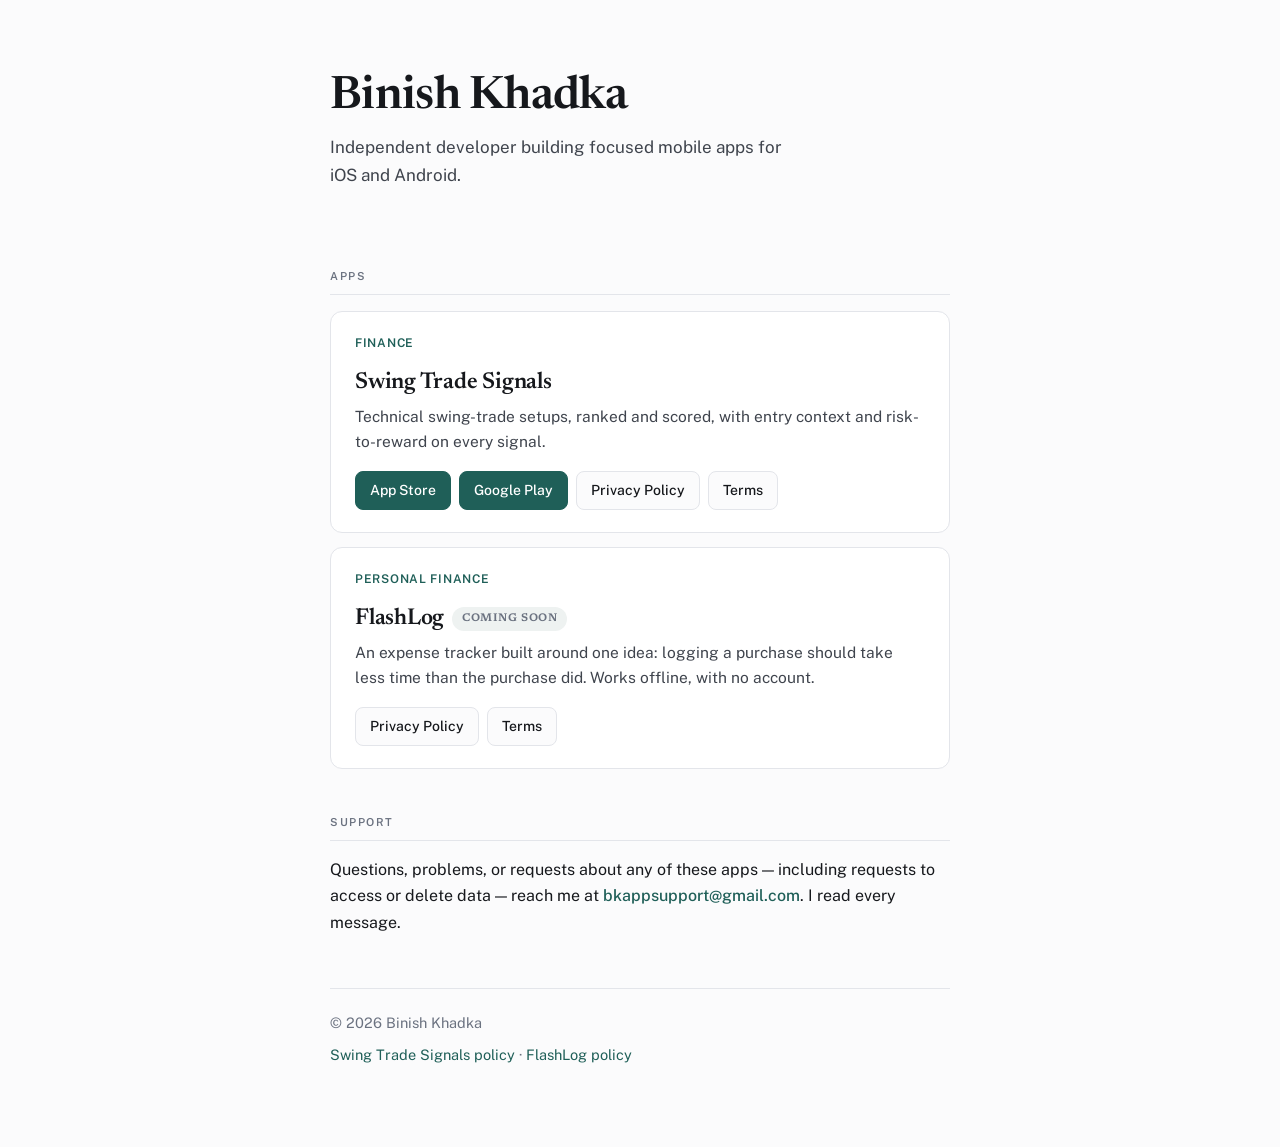
==== index.html @ 34938950 "Add a landing page at the domain root The root served 404 — this repo contained only app-ads.txt — w" ====
<!doctype html>
<html lang="en">
<head>
<meta charset="utf-8">
<meta name="viewport" content="width=device-width, initial-scale=1">
<title>Binish Khadka — Apps</title>
<meta name="description" content="Independent mobile app developer. Swing Trade Signals and FlashLog for iOS and Android.">
<link rel="preconnect" href="https://fonts.googleapis.com">
<link rel="preconnect" href="https://fonts.gstatic.com" crossorigin>
<link rel="stylesheet" href="https://fonts.googleapis.com/css2?family=Newsreader:ital,opsz,wght@0,6..72,400;0,6..72,600;1,6..72,400&family=Public+Sans:wght@400;500;600&display=swap">
<style>
  :root {
    --bg:      #FBFBFC;
    --surface: #FFFFFF;
    --ink:     #16181C;
    --ink-2:   #3F444D;
    --muted:   #6B7280;
    --line:    #E3E5EA;
    --accent:  #1F5F58;
    --accent-2:#17453F;
    --chip:    #EEF2F1;
  }
  @media (prefers-color-scheme: dark) {
    :root {
      --bg:      #101215;
      --surface: #171A1F;
      --ink:     #EDEFF2;
      --ink-2:   #C4C9D1;
      --muted:   #8B939F;
      --line:    #262A31;
      --accent:  #6FB3A8;
      --accent-2:#8FC9BF;
      --chip:    #1C2A28;
    }
  }
  * { box-sizing: border-box; }
  body {
    margin: 0;
    padding: 0 22px 72px;
    background: var(--bg);
    color: var(--ink);
    font-family: 'Public Sans', -apple-system, BlinkMacSystemFont, 'Segoe UI', sans-serif;
    font-size: 16px;
    line-height: 1.65;
    -webkit-font-smoothing: antialiased;
  }
  .wrap { max-width: 620px; margin: 0 auto; }

  header { padding: 72px 0 34px; }
  h1 {
    font-family: 'Newsreader', Georgia, serif;
    font-size: clamp(34px, 7vw, 46px);
    font-weight: 600;
    letter-spacing: -.015em;
    line-height: 1.1;
    margin: 0 0 10px;
  }
  header p {
    margin: 0;
    font-size: 17px;
    color: var(--ink-2);
    max-width: 46ch;
  }

  h2 {
    font-family: 'Public Sans', sans-serif;
    font-size: 11px;
    font-weight: 600;
    letter-spacing: .14em;
    text-transform: uppercase;
    color: var(--muted);
    margin: 44px 0 16px;
    padding-bottom: 9px;
    border-bottom: 1px solid var(--line);
  }

  .app {
    background: var(--surface);
    border: 1px solid var(--line);
    border-radius: 12px;
    padding: 22px 24px;
    margin-bottom: 14px;
  }
  .app h3 {
    font-family: 'Newsreader', Georgia, serif;
    font-size: 23px;
    font-weight: 600;
    letter-spacing: -.01em;
    margin: 0 0 2px;
  }
  .kicker {
    font-size: 12px;
    font-weight: 600;
    letter-spacing: .06em;
    text-transform: uppercase;
    color: var(--accent);
    margin: 0 0 10px;
  }
  .app p.blurb { margin: 0 0 16px; color: var(--ink-2); font-size: 15.5px; }

  .links { display: flex; flex-wrap: wrap; gap: 8px; }
  .links a {
    display: inline-block;
    font-size: 14px;
    font-weight: 500;
    text-decoration: none;
    padding: 7px 14px;
    border-radius: 8px;
    border: 1px solid var(--line);
    color: var(--ink);
    background: var(--bg);
    transition: border-color .15s ease;
  }
  .links a:hover, .links a:focus-visible { border-color: var(--accent); color: var(--accent); }
  .links a.primary { background: var(--accent); border-color: var(--accent); color: #fff; }
  .links a.primary:hover, .links a.primary:focus-visible { background: var(--accent-2); border-color: var(--accent-2); color: #fff; }
  @media (prefers-color-scheme: dark) {
    .links a.primary { color: #0E1513; }
    .links a.primary:hover, .links a.primary:focus-visible { color: #0E1513; }
  }
  a:focus-visible { outline: 2px solid var(--accent); outline-offset: 2px; }

  .chip {
    display: inline-block;
    font-size: 11px;
    font-weight: 600;
    letter-spacing: .05em;
    text-transform: uppercase;
    color: var(--muted);
    background: var(--chip);
    border-radius: 999px;
    padding: 3px 10px;
    margin-left: 8px;
    vertical-align: 3px;
  }

  footer {
    margin-top: 52px;
    padding-top: 22px;
    border-top: 1px solid var(--line);
    font-size: 14.5px;
    color: var(--muted);
  }
  footer a { color: var(--accent); text-decoration: none; }
  footer a:hover, footer a:focus-visible { text-decoration: underline; }
  footer p { margin: 0 0 8px; }
</style>
</head>
<body>
<div class="wrap">

  <header>
    <h1>Binish Khadka</h1>
    <p>Independent developer building focused mobile apps for iOS and Android.</p>
  </header>

  <h2>Apps</h2>

  <div class="app">
    <p class="kicker">Finance</p>
    <h3>Swing Trade Signals</h3>
    <p class="blurb">
      Technical swing-trade setups, ranked and scored, with entry context and
      risk-to-reward on every signal.
    </p>
    <div class="links">
      <a class="primary" href="https://apps.apple.com/us/app/swing-trade-signals/id6797416246">App&nbsp;Store</a>
      <a class="primary" href="https://play.google.com/store/apps/details?id=com.swingtradesignals.app">Google&nbsp;Play</a>
      <a href="/privacy-policy/">Privacy Policy</a>
      <a href="/privacy-policy/terms.html">Terms</a>
    </div>
  </div>

  <div class="app">
    <p class="kicker">Personal finance</p>
    <h3>FlashLog<span class="chip">Coming soon</span></h3>
    <p class="blurb">
      An expense tracker built around one idea: logging a purchase should take
      less time than the purchase did. Works offline, with no account.
    </p>
    <div class="links">
      <a href="/flashlog-legal/">Privacy Policy</a>
      <a href="/flashlog-legal/terms.html">Terms</a>
    </div>
  </div>

  <h2>Support</h2>
  <p>
    Questions, problems, or requests about any of these apps — including
    requests to access or delete data — reach me at
    <a href="mailto:bkappsupport@gmail.com" style="color:var(--accent);text-decoration:none;font-weight:500">bkappsupport@gmail.com</a>.
    I read every message.
  </p>

  <footer>
    <p>&copy; <span id="y">2026</span> Binish Khadka</p>
    <p><a href="/privacy-policy/">Swing Trade Signals policy</a> &middot; <a href="/flashlog-legal/">FlashLog policy</a></p>
  </footer>

</div>
<script>document.getElementById('y').textContent = new Date().getFullYear();</script>
</body>
</html>
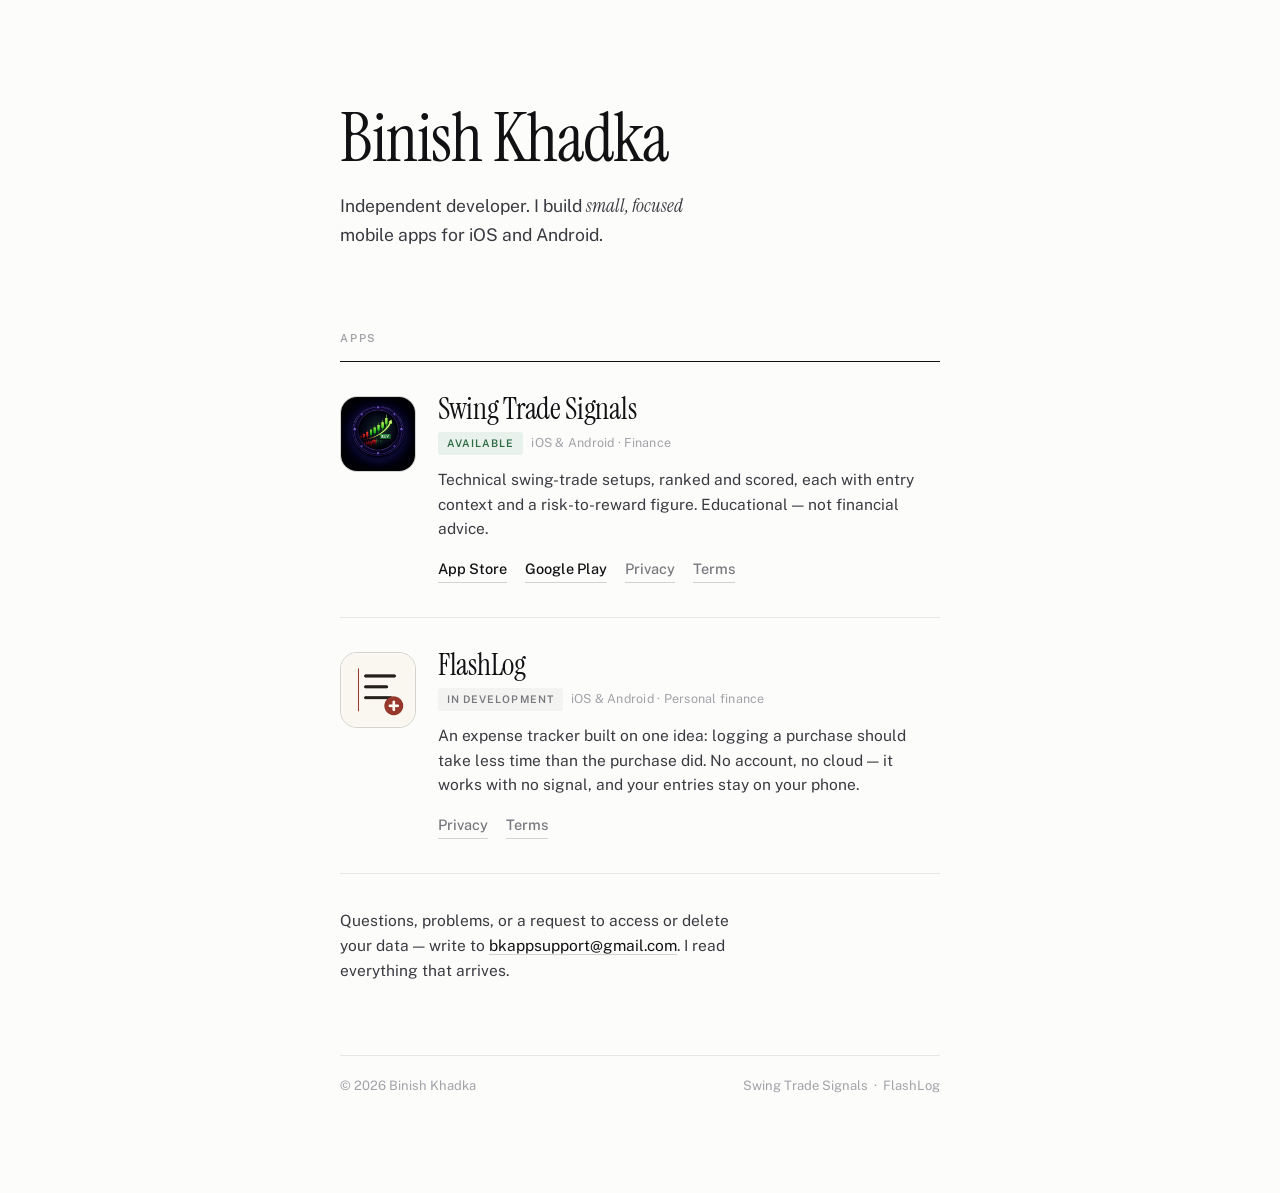
==== commit 67d4fcc6: "Rebuild the landing page around the actual app icons The first version was functional but generic — " ====
--- a/index.html
+++ b/index.html
@@ -4,146 +4,194 @@
 <meta charset="utf-8">
 <meta name="viewport" content="width=device-width, initial-scale=1">
 <title>Binish Khadka — Apps</title>
-<meta name="description" content="Independent mobile app developer. Swing Trade Signals and FlashLog for iOS and Android.">
+<meta name="description" content="Independent developer. Swing Trade Signals and FlashLog, for iOS and Android.">
+<meta name="theme-color" content="#FCFCFB" media="(prefers-color-scheme: light)">
+<meta name="theme-color" content="#0C0C0E" media="(prefers-color-scheme: dark)">
+<link rel="icon" href="img/flashlog.png" sizes="any">
 <link rel="preconnect" href="https://fonts.googleapis.com">
 <link rel="preconnect" href="https://fonts.gstatic.com" crossorigin>
-<link rel="stylesheet" href="https://fonts.googleapis.com/css2?family=Newsreader:ital,opsz,wght@0,6..72,400;0,6..72,600;1,6..72,400&family=Public+Sans:wght@400;500;600&display=swap">
+<link rel="stylesheet" href="https://fonts.googleapis.com/css2?family=Instrument+Serif:ital@0;1&family=Public+Sans:wght@400;500;600&display=swap">
 <style>
+  /* The page is deliberately monochrome. Both app icons are strongly
+     coloured and pull in opposite directions — one near-black navy, one
+     cream — so any page accent would fight one of them. Letting the
+     products supply the only colour keeps them the thing you look at. */
   :root {
-    --bg:      #FBFBFC;
-    --surface: #FFFFFF;
-    --ink:     #16181C;
-    --ink-2:   #3F444D;
-    --muted:   #6B7280;
-    --line:    #E3E5EA;
-    --accent:  #1F5F58;
-    --accent-2:#17453F;
-    --chip:    #EEF2F1;
+    --paper:   #FCFCFB;
+    --ink:     #111114;
+    --ink-2:   #3A3A40;
+    --muted:   #78787F;
+    --faint:   #A2A2A9;
+    --rule:    #E6E6E3;
+    --rule-2:  #D2D2CE;
+    --tile:    #F3F3F1;
+    --live:    #2E6B45;
+    --live-bg: #E8F1EB;
   }
   @media (prefers-color-scheme: dark) {
     :root {
-      --bg:      #101215;
-      --surface: #171A1F;
-      --ink:     #EDEFF2;
-      --ink-2:   #C4C9D1;
-      --muted:   #8B939F;
-      --line:    #262A31;
-      --accent:  #6FB3A8;
-      --accent-2:#8FC9BF;
-      --chip:    #1C2A28;
+      --paper:   #0C0C0E;
+      --ink:     #F2F2F0;
+      --ink-2:   #C6C6C4;
+      --muted:   #8A8A92;
+      --faint:   #6A6A72;
+      --rule:    #232327;
+      --rule-2:  #33333A;
+      --tile:    #17171A;
+      --live:    #7FC49B;
+      --live-bg: #16241C;
     }
   }
+
   * { box-sizing: border-box; }
+
+  html { -webkit-text-size-adjust: 100%; }
+
   body {
     margin: 0;
-    padding: 0 22px 72px;
-    background: var(--bg);
+    padding: 0 24px 96px;
+    background: var(--paper);
     color: var(--ink);
     font-family: 'Public Sans', -apple-system, BlinkMacSystemFont, 'Segoe UI', sans-serif;
     font-size: 16px;
-    line-height: 1.65;
+    line-height: 1.6;
     -webkit-font-smoothing: antialiased;
-  }
-  .wrap { max-width: 620px; margin: 0 auto; }
-
-  header { padding: 72px 0 34px; }
+    -moz-osx-font-smoothing: grayscale;
+  }
+
+  .wrap { max-width: 600px; margin: 0 auto; }
+
+  /* ---------- masthead ---------- */
+  header { padding: 104px 0 0; }
+
   h1 {
-    font-family: 'Newsreader', Georgia, serif;
-    font-size: clamp(34px, 7vw, 46px);
-    font-weight: 600;
+    font-family: 'Instrument Serif', Georgia, 'Times New Roman', serif;
+    font-weight: 400;
+    font-size: clamp(46px, 11vw, 68px);
+    line-height: 1.02;
     letter-spacing: -.015em;
-    line-height: 1.1;
-    margin: 0 0 10px;
-  }
-  header p {
+    margin: 0 0 18px;
+    text-wrap: balance;
+  }
+  .lede {
+    font-size: 17.5px;
+    line-height: 1.55;
+    color: var(--ink-2);
+    max-width: 34ch;
     margin: 0;
-    font-size: 17px;
-    color: var(--ink-2);
-    max-width: 46ch;
-  }
-
-  h2 {
-    font-family: 'Public Sans', sans-serif;
+  }
+  .lede em {
+    font-family: 'Instrument Serif', Georgia, serif;
+    font-style: italic;
+    font-size: 1.08em;
+  }
+
+  .sectionlabel {
     font-size: 11px;
     font-weight: 600;
-    letter-spacing: .14em;
+    letter-spacing: .16em;
     text-transform: uppercase;
-    color: var(--muted);
-    margin: 44px 0 16px;
-    padding-bottom: 9px;
-    border-bottom: 1px solid var(--line);
-  }
-
+    color: var(--faint);
+    margin: 82px 0 0;
+    padding-bottom: 14px;
+    border-bottom: 1px solid var(--ink);
+  }
+
+  /* ---------- app rows ---------- */
   .app {
-    background: var(--surface);
-    border: 1px solid var(--line);
-    border-radius: 12px;
-    padding: 22px 24px;
-    margin-bottom: 14px;
-  }
-  .app h3 {
-    font-family: 'Newsreader', Georgia, serif;
-    font-size: 23px;
+    display: grid;
+    grid-template-columns: 76px 1fr;
+    gap: 22px;
+    align-items: start;
+    padding: 34px 0;
+    border-bottom: 1px solid var(--rule);
+  }
+  .app img {
+    width: 76px;
+    height: 76px;
+    border-radius: 17px;
+    display: block;
+    border: 1px solid var(--rule-2);
+    /* Store listings mask icons; matching that reads as "an app" rather
+       than "a picture", and gives the two very different artworks a
+       consistent silhouette. */
+  }
+  .app h2 {
+    font-family: 'Instrument Serif', Georgia, serif;
+    font-weight: 400;
+    font-size: 30px;
+    line-height: 1.12;
+    letter-spacing: -.01em;
+    margin: -4px 0 6px;
+  }
+  .meta {
+    display: flex;
+    align-items: center;
+    flex-wrap: wrap;
+    gap: 8px;
+    margin-bottom: 12px;
+  }
+  .status {
+    font-size: 10.5px;
     font-weight: 600;
-    letter-spacing: -.01em;
-    margin: 0 0 2px;
-  }
-  .kicker {
-    font-size: 12px;
-    font-weight: 600;
-    letter-spacing: .06em;
+    letter-spacing: .1em;
     text-transform: uppercase;
-    color: var(--accent);
-    margin: 0 0 10px;
-  }
-  .app p.blurb { margin: 0 0 16px; color: var(--ink-2); font-size: 15.5px; }
-
-  .links { display: flex; flex-wrap: wrap; gap: 8px; }
+    padding: 3px 9px;
+    border-radius: 3px;
+    background: var(--live-bg);
+    color: var(--live);
+  }
+  .status.soon { background: var(--tile); color: var(--muted); }
+  .platform { font-size: 12.5px; color: var(--faint); letter-spacing: .02em; }
+
+  .app p { margin: 0 0 16px; color: var(--ink-2); font-size: 15.5px; line-height: 1.6; }
+
+  .links { display: flex; flex-wrap: wrap; gap: 18px; }
   .links a {
-    display: inline-block;
-    font-size: 14px;
+    font-size: 14.5px;
     font-weight: 500;
+    color: var(--ink);
     text-decoration: none;
-    padding: 7px 14px;
-    border-radius: 8px;
-    border: 1px solid var(--line);
+    padding-bottom: 2px;
+    border-bottom: 1px solid var(--rule-2);
+    transition: border-color .18s ease, color .18s ease;
+  }
+  .links a:hover, .links a:focus-visible { border-color: var(--ink); }
+  .links a.quiet { color: var(--muted); }
+  .links a.quiet:hover, .links a.quiet:focus-visible { color: var(--ink); border-color: var(--ink); }
+  a:focus-visible { outline: 2px solid var(--ink); outline-offset: 3px; border-radius: 2px; }
+
+  /* ---------- contact ---------- */
+  .contact { padding: 34px 0 0; }
+  .contact p { margin: 0; color: var(--ink-2); font-size: 15.5px; max-width: 46ch; }
+  .contact a {
     color: var(--ink);
-    background: var(--bg);
-    transition: border-color .15s ease;
-  }
-  .links a:hover, .links a:focus-visible { border-color: var(--accent); color: var(--accent); }
-  .links a.primary { background: var(--accent); border-color: var(--accent); color: #fff; }
-  .links a.primary:hover, .links a.primary:focus-visible { background: var(--accent-2); border-color: var(--accent-2); color: #fff; }
-  @media (prefers-color-scheme: dark) {
-    .links a.primary { color: #0E1513; }
-    .links a.primary:hover, .links a.primary:focus-visible { color: #0E1513; }
-  }
-  a:focus-visible { outline: 2px solid var(--accent); outline-offset: 2px; }
-
-  .chip {
-    display: inline-block;
-    font-size: 11px;
-    font-weight: 600;
-    letter-spacing: .05em;
-    text-transform: uppercase;
-    color: var(--muted);
-    background: var(--chip);
-    border-radius: 999px;
-    padding: 3px 10px;
-    margin-left: 8px;
-    vertical-align: 3px;
-  }
+    text-decoration: none;
+    border-bottom: 1px solid var(--rule-2);
+    transition: border-color .18s ease;
+  }
+  .contact a:hover, .contact a:focus-visible { border-color: var(--ink); }
 
   footer {
-    margin-top: 52px;
-    padding-top: 22px;
-    border-top: 1px solid var(--line);
-    font-size: 14.5px;
-    color: var(--muted);
-  }
-  footer a { color: var(--accent); text-decoration: none; }
-  footer a:hover, footer a:focus-visible { text-decoration: underline; }
-  footer p { margin: 0 0 8px; }
+    margin-top: 72px;
+    padding-top: 20px;
+    border-top: 1px solid var(--rule);
+    display: flex;
+    justify-content: space-between;
+    flex-wrap: wrap;
+    gap: 10px;
+    font-size: 13px;
+    color: var(--faint);
+  }
+  footer a { color: var(--faint); text-decoration: none; border-bottom: 1px solid transparent; }
+  footer a:hover, footer a:focus-visible { color: var(--ink); border-color: var(--rule-2); }
+
+  @media (max-width: 480px) {
+    header { padding-top: 72px; }
+    .app { grid-template-columns: 60px 1fr; gap: 16px; }
+    .app img { width: 60px; height: 60px; border-radius: 14px; }
+    .app h2 { font-size: 25px; margin-top: -2px; }
+  }
 </style>
 </head>
 <body>
@@ -151,50 +199,67 @@
 
   <header>
     <h1>Binish Khadka</h1>
-    <p>Independent developer building focused mobile apps for iOS and Android.</p>
+    <p class="lede">
+      Independent developer. I build <em>small, focused</em> mobile apps for
+      iOS and&nbsp;Android.
+    </p>
   </header>
 
-  <h2>Apps</h2>
-
-  <div class="app">
-    <p class="kicker">Finance</p>
-    <h3>Swing Trade Signals</h3>
-    <p class="blurb">
-      Technical swing-trade setups, ranked and scored, with entry context and
-      risk-to-reward on every signal.
+  <p class="sectionlabel">Apps</p>
+
+  <section class="app">
+    <img src="img/swing-trade-signals.png" width="76" height="76" alt="Swing Trade Signals app icon">
+    <div>
+      <h2>Swing Trade Signals</h2>
+      <div class="meta">
+        <span class="status">Available</span>
+        <span class="platform">iOS &amp; Android · Finance</span>
+      </div>
+      <p>
+        Technical swing-trade setups, ranked and scored, each with entry
+        context and a risk-to-reward figure. Educational — not financial
+        advice.
+      </p>
+      <div class="links">
+        <a href="https://apps.apple.com/us/app/swing-trade-signals/id6797416246">App&nbsp;Store</a>
+        <a href="https://play.google.com/store/apps/details?id=com.swingtradesignals.app">Google&nbsp;Play</a>
+        <a class="quiet" href="/privacy-policy/">Privacy</a>
+        <a class="quiet" href="/privacy-policy/terms.html">Terms</a>
+      </div>
+    </div>
+  </section>
+
+  <section class="app">
+    <img src="img/flashlog.png" width="76" height="76" alt="FlashLog app icon">
+    <div>
+      <h2>FlashLog</h2>
+      <div class="meta">
+        <span class="status soon">In development</span>
+        <span class="platform">iOS &amp; Android · Personal finance</span>
+      </div>
+      <p>
+        An expense tracker built on one idea: logging a purchase should take
+        less time than the purchase did. No account, no cloud — it works with
+        no signal, and your entries stay on your phone.
+      </p>
+      <div class="links">
+        <a class="quiet" href="/flashlog-legal/">Privacy</a>
+        <a class="quiet" href="/flashlog-legal/terms.html">Terms</a>
+      </div>
+    </div>
+  </section>
+
+  <div class="contact">
+    <p>
+      Questions, problems, or a request to access or delete your data —
+      write to <a href="mailto:bkappsupport@gmail.com">bkappsupport@gmail.com</a>.
+      I read everything that arrives.
     </p>
-    <div class="links">
-      <a class="primary" href="https://apps.apple.com/us/app/swing-trade-signals/id6797416246">App&nbsp;Store</a>
-      <a class="primary" href="https://play.google.com/store/apps/details?id=com.swingtradesignals.app">Google&nbsp;Play</a>
-      <a href="/privacy-policy/">Privacy Policy</a>
-      <a href="/privacy-policy/terms.html">Terms</a>
-    </div>
   </div>
 
-  <div class="app">
-    <p class="kicker">Personal finance</p>
-    <h3>FlashLog<span class="chip">Coming soon</span></h3>
-    <p class="blurb">
-      An expense tracker built around one idea: logging a purchase should take
-      less time than the purchase did. Works offline, with no account.
-    </p>
-    <div class="links">
-      <a href="/flashlog-legal/">Privacy Policy</a>
-      <a href="/flashlog-legal/terms.html">Terms</a>
-    </div>
-  </div>
-
-  <h2>Support</h2>
-  <p>
-    Questions, problems, or requests about any of these apps — including
-    requests to access or delete data — reach me at
-    <a href="mailto:bkappsupport@gmail.com" style="color:var(--accent);text-decoration:none;font-weight:500">bkappsupport@gmail.com</a>.
-    I read every message.
-  </p>
-
   <footer>
-    <p>&copy; <span id="y">2026</span> Binish Khadka</p>
-    <p><a href="/privacy-policy/">Swing Trade Signals policy</a> &middot; <a href="/flashlog-legal/">FlashLog policy</a></p>
+    <span>&copy; <span id="y">2026</span> Binish Khadka</span>
+    <span><a href="/privacy-policy/">Swing Trade Signals</a> &nbsp;·&nbsp; <a href="/flashlog-legal/">FlashLog</a></span>
   </footer>
 
 </div>
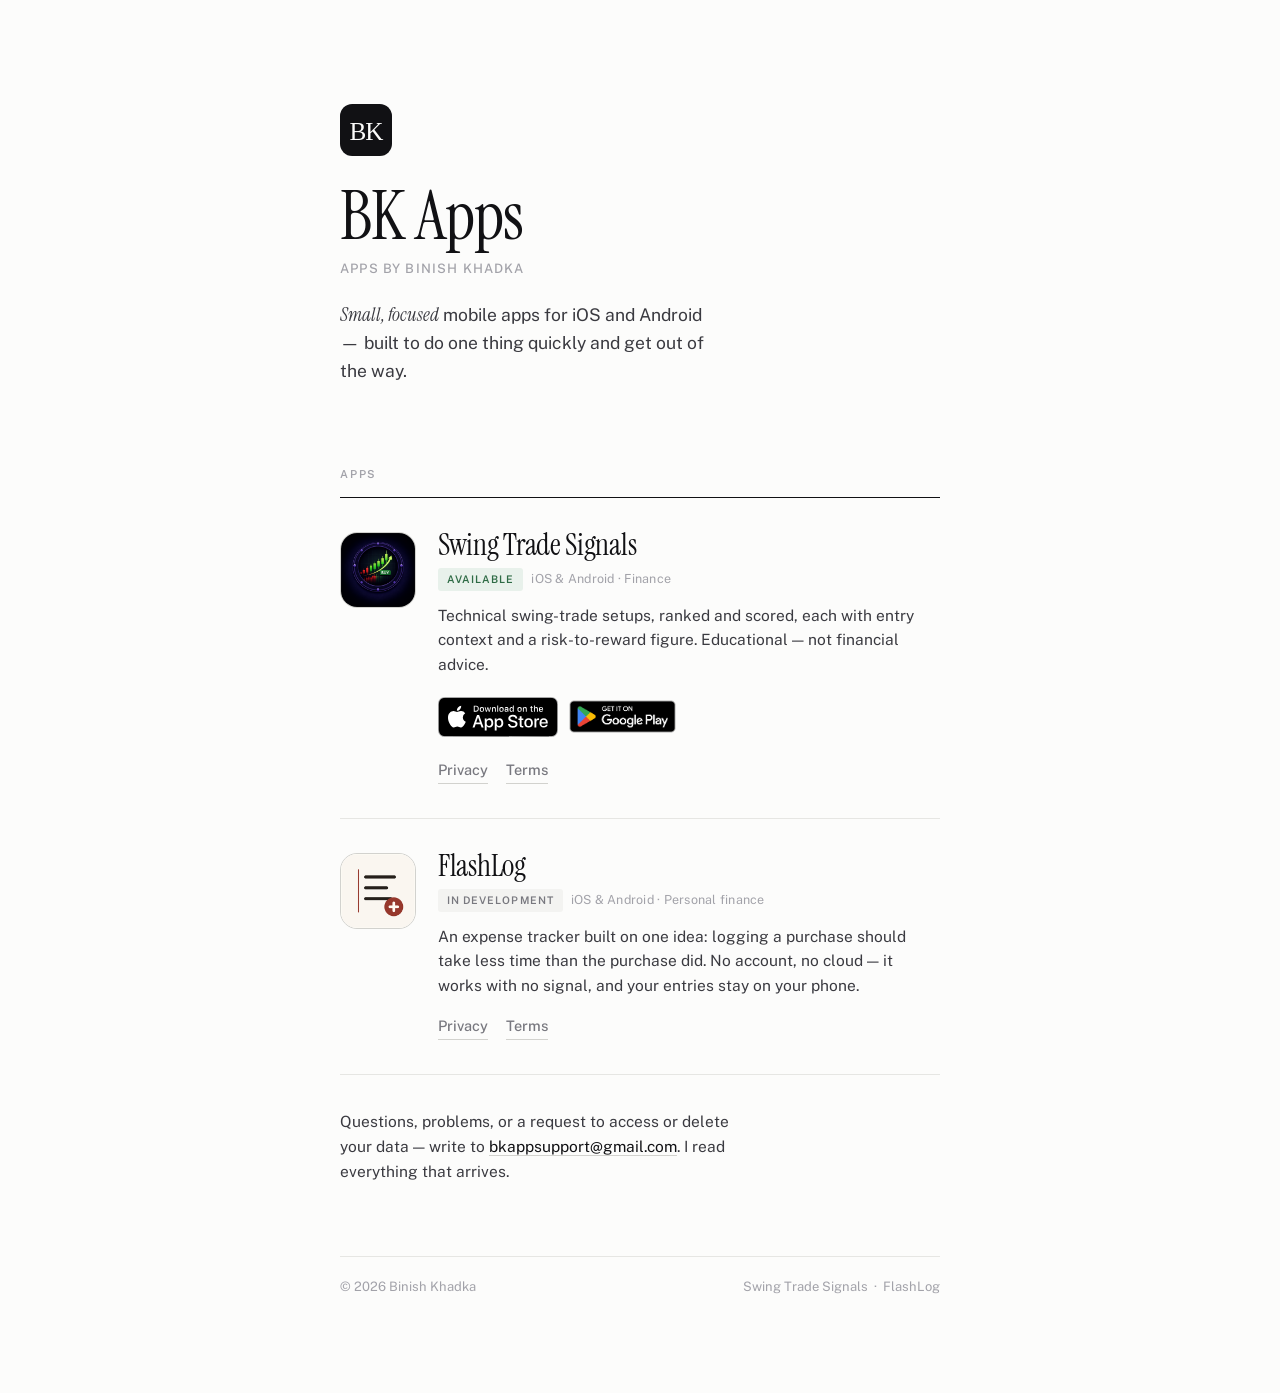
==== commit 7a1b27b6: "Rebrand to BK Apps, and use the official store badges Three changes, on the user's read that the pag" ====
--- a/index.html
+++ b/index.html
@@ -3,11 +3,11 @@
 <head>
 <meta charset="utf-8">
 <meta name="viewport" content="width=device-width, initial-scale=1">
-<title>Binish Khadka — Apps</title>
-<meta name="description" content="Independent developer. Swing Trade Signals and FlashLog, for iOS and Android.">
+<title>BK Apps — Binish Khadka</title>
+<meta name="description" content="BK Apps — small, focused mobile apps by Binish Khadka. Swing Trade Signals and FlashLog, for iOS and Android.">
 <meta name="theme-color" content="#FCFCFB" media="(prefers-color-scheme: light)">
 <meta name="theme-color" content="#0C0C0E" media="(prefers-color-scheme: dark)">
-<link rel="icon" href="img/flashlog.png" sizes="any">
+<link rel="icon" href="img/monogram.svg" type="image/svg+xml">
 <link rel="preconnect" href="https://fonts.googleapis.com">
 <link rel="preconnect" href="https://fonts.gstatic.com" crossorigin>
 <link rel="stylesheet" href="https://fonts.googleapis.com/css2?family=Instrument+Serif:ital@0;1&family=Public+Sans:wght@400;500;600&display=swap">
@@ -73,6 +73,15 @@
     margin: 0 0 18px;
     text-wrap: balance;
   }
+  .monogram { display: block; width: 52px; height: 52px; margin: 0 0 26px; }
+  .byline {
+    font-size: 13px;
+    font-weight: 500;
+    letter-spacing: .09em;
+    text-transform: uppercase;
+    color: var(--faint);
+    margin: -10px 0 20px;
+  }
   .lede {
     font-size: 17.5px;
     line-height: 1.55;
@@ -106,7 +115,7 @@
     padding: 34px 0;
     border-bottom: 1px solid var(--rule);
   }
-  .app img {
+  .app > img {
     width: 76px;
     height: 76px;
     border-radius: 17px;
@@ -145,6 +154,18 @@
   .platform { font-size: 12.5px; color: var(--faint); letter-spacing: .02em; }
 
   .app p { margin: 0 0 16px; color: var(--ink-2); font-size: 15.5px; line-height: 1.6; }
+
+  /* Official Apple and Google artwork, used unmodified — both companies'
+     brand guidelines forbid recreating or restyling the badges, so these
+     are their own files served from this repo rather than CSS lookalikes.
+     Google's badge ships with ~9% internal padding that Apple's does not,
+     which is why the two heights differ: it makes the visible buttons the
+     same size instead of the files. */
+  .badges { display: flex; flex-wrap: wrap; align-items: center; gap: 10px; margin-bottom: 18px; }
+  .badge { display: inline-flex; border-radius: 8px; }
+  .badge img { display: block; height: 40px; width: auto; border: 0; border-radius: 0; }
+  .badge.gp img { height: 47px; margin: 0 -6px; }
+  .badge:focus-visible { outline: 2px solid var(--ink); outline-offset: 3px; }
 
   .links { display: flex; flex-wrap: wrap; gap: 18px; }
   .links a {
@@ -189,7 +210,7 @@
   @media (max-width: 480px) {
     header { padding-top: 72px; }
     .app { grid-template-columns: 60px 1fr; gap: 16px; }
-    .app img { width: 60px; height: 60px; border-radius: 14px; }
+    .app > img { width: 60px; height: 60px; border-radius: 14px; }
     .app h2 { font-size: 25px; margin-top: -2px; }
   }
 </style>
@@ -198,10 +219,12 @@
 <div class="wrap">
 
   <header>
-    <h1>Binish Khadka</h1>
+    <img class="monogram" src="img/monogram.svg" width="52" height="52" alt="">
+    <h1>BK&nbsp;Apps</h1>
+    <p class="byline">Apps by Binish Khadka</p>
     <p class="lede">
-      Independent developer. I build <em>small, focused</em> mobile apps for
-      iOS and&nbsp;Android.
+      <em>Small, focused</em> mobile apps for iOS and&nbsp;Android — built
+      to do one thing quickly and get out of the way.
     </p>
   </header>
 
@@ -220,9 +243,17 @@
         context and a risk-to-reward figure. Educational — not financial
         advice.
       </p>
+      <div class="badges">
+        <a class="badge" href="https://apps.apple.com/us/app/swing-trade-signals/id6797416246"
+           aria-label="Download Swing Trade Signals on the App Store">
+          <img src="img/appstore.svg" alt="Download on the App Store" height="40">
+        </a>
+        <a class="badge gp" href="https://play.google.com/store/apps/details?id=com.swingtradesignals.app"
+           aria-label="Get Swing Trade Signals on Google Play">
+          <img src="img/googleplay.png" alt="Get it on Google Play" height="47">
+        </a>
+      </div>
       <div class="links">
-        <a href="https://apps.apple.com/us/app/swing-trade-signals/id6797416246">App&nbsp;Store</a>
-        <a href="https://play.google.com/store/apps/details?id=com.swingtradesignals.app">Google&nbsp;Play</a>
         <a class="quiet" href="/privacy-policy/">Privacy</a>
         <a class="quiet" href="/privacy-policy/terms.html">Terms</a>
       </div>
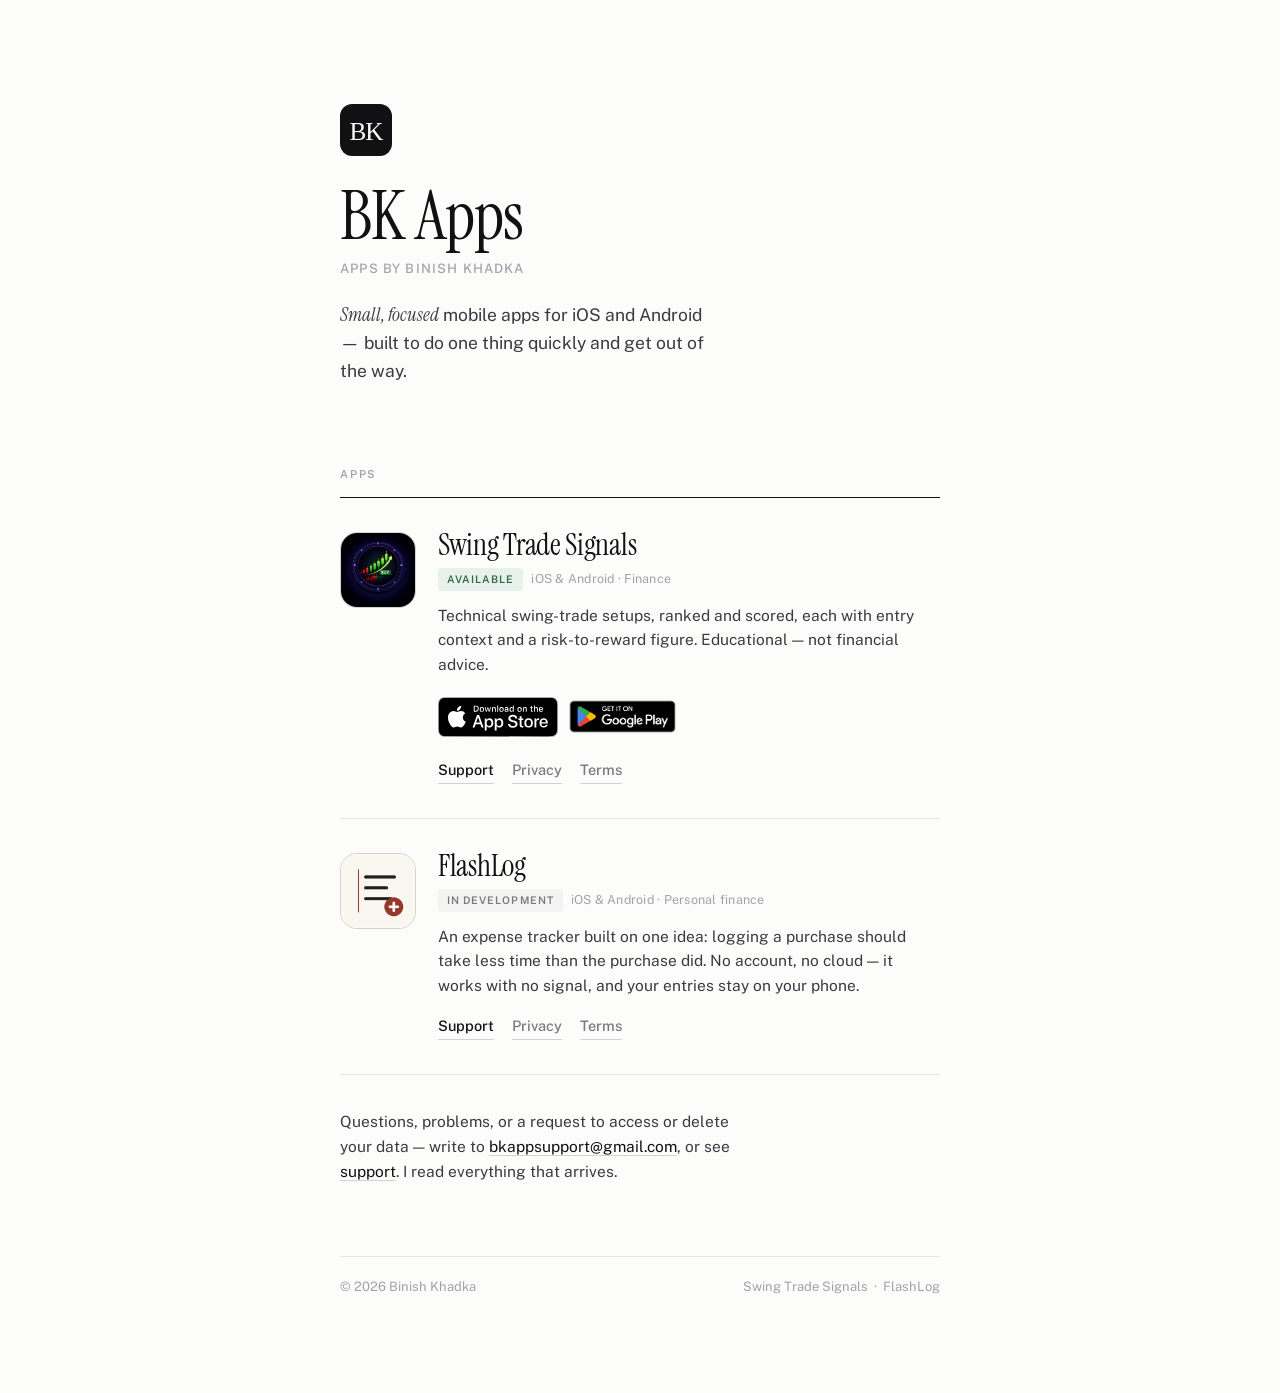
==== commit 14d7fc86: "Add per-app support pages Apple requires a Support URL that leads to actual support information. Swi" ====
--- a/index.html
+++ b/index.html
@@ -254,6 +254,7 @@
         </a>
       </div>
       <div class="links">
+        <a href="/support/swing-trade-signals/">Support</a>
         <a class="quiet" href="/privacy-policy/">Privacy</a>
         <a class="quiet" href="/privacy-policy/terms.html">Terms</a>
       </div>
@@ -274,6 +275,7 @@
         no signal, and your entries stay on your phone.
       </p>
       <div class="links">
+        <a href="/support/flashlog/">Support</a>
         <a class="quiet" href="/flashlog-legal/">Privacy</a>
         <a class="quiet" href="/flashlog-legal/terms.html">Terms</a>
       </div>
@@ -283,8 +285,8 @@
   <div class="contact">
     <p>
       Questions, problems, or a request to access or delete your data —
-      write to <a href="mailto:bkappsupport@gmail.com">bkappsupport@gmail.com</a>.
-      I read everything that arrives.
+      write to <a href="mailto:bkappsupport@gmail.com">bkappsupport@gmail.com</a>,
+      or see <a href="/support/">support</a>. I read everything that arrives.
     </p>
   </div>
 
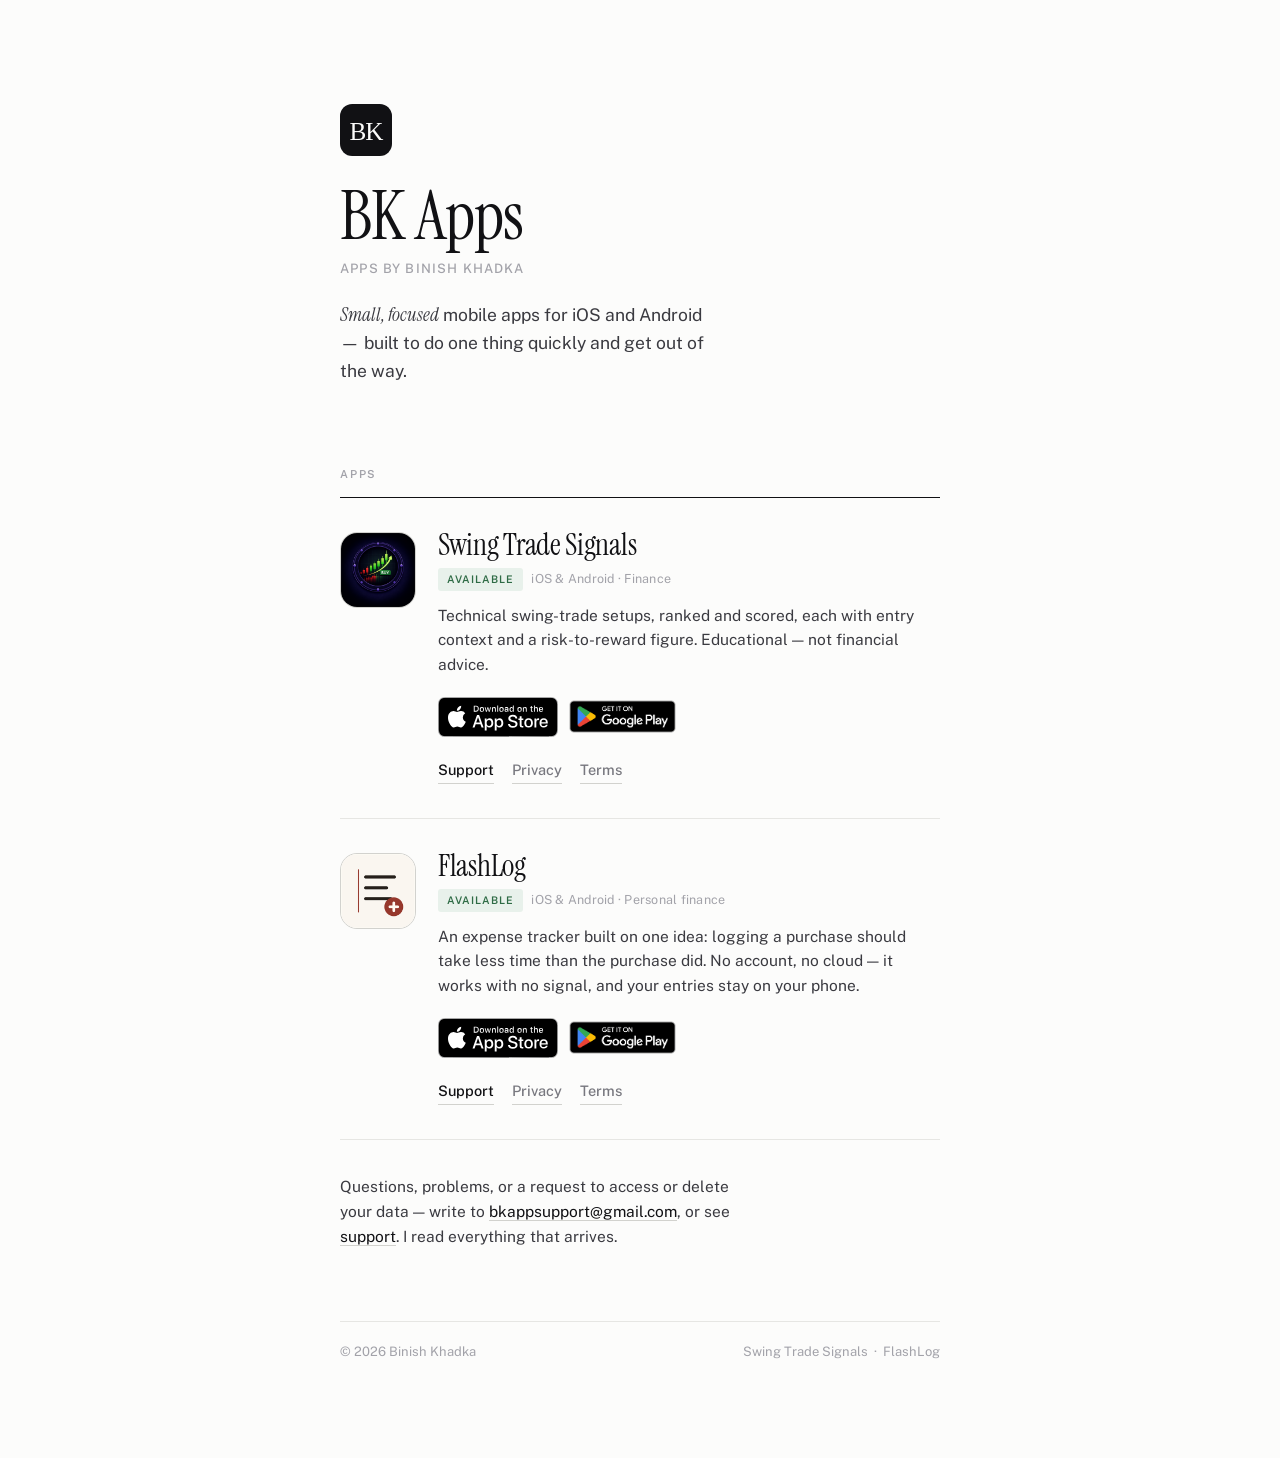
==== commit 70dd30d2: "FlashLog is shipped, and Apple links stop forcing the US store FlashLog has been live on the App Sto" ====
--- a/index.html
+++ b/index.html
@@ -244,7 +244,10 @@
         advice.
       </p>
       <div class="badges">
-        <a class="badge" href="https://apps.apple.com/us/app/swing-trade-signals/id6797416246"
+        <!-- No country code in Apple links: Apple then sends each visitor to
+             their own country's store. A /us/ link shows everyone outside the
+             US an "not available in your country" interstitial instead. -->
+        <a class="badge" href="https://apps.apple.com/app/id6797416246"
            aria-label="Download Swing Trade Signals on the App Store">
           <img src="img/appstore.svg" alt="Download on the App Store" height="40">
         </a>
@@ -266,7 +269,7 @@
     <div>
       <h2>FlashLog</h2>
       <div class="meta">
-        <span class="status soon">In development</span>
+        <span class="status">Available</span>
         <span class="platform">iOS &amp; Android · Personal finance</span>
       </div>
       <p>
@@ -274,6 +277,16 @@
         less time than the purchase did. No account, no cloud — it works with
         no signal, and your entries stay on your phone.
       </p>
+      <div class="badges">
+        <a class="badge" href="https://apps.apple.com/app/id6810429342"
+           aria-label="Download FlashLog on the App Store">
+          <img src="img/appstore.svg" alt="Download on the App Store" height="40">
+        </a>
+        <a class="badge gp" href="https://play.google.com/store/apps/details?id=com.bk.flashlog"
+           aria-label="Get FlashLog on Google Play">
+          <img src="img/googleplay.png" alt="Get it on Google Play" height="47">
+        </a>
+      </div>
       <div class="links">
         <a href="/support/flashlog/">Support</a>
         <a class="quiet" href="/flashlog-legal/">Privacy</a>
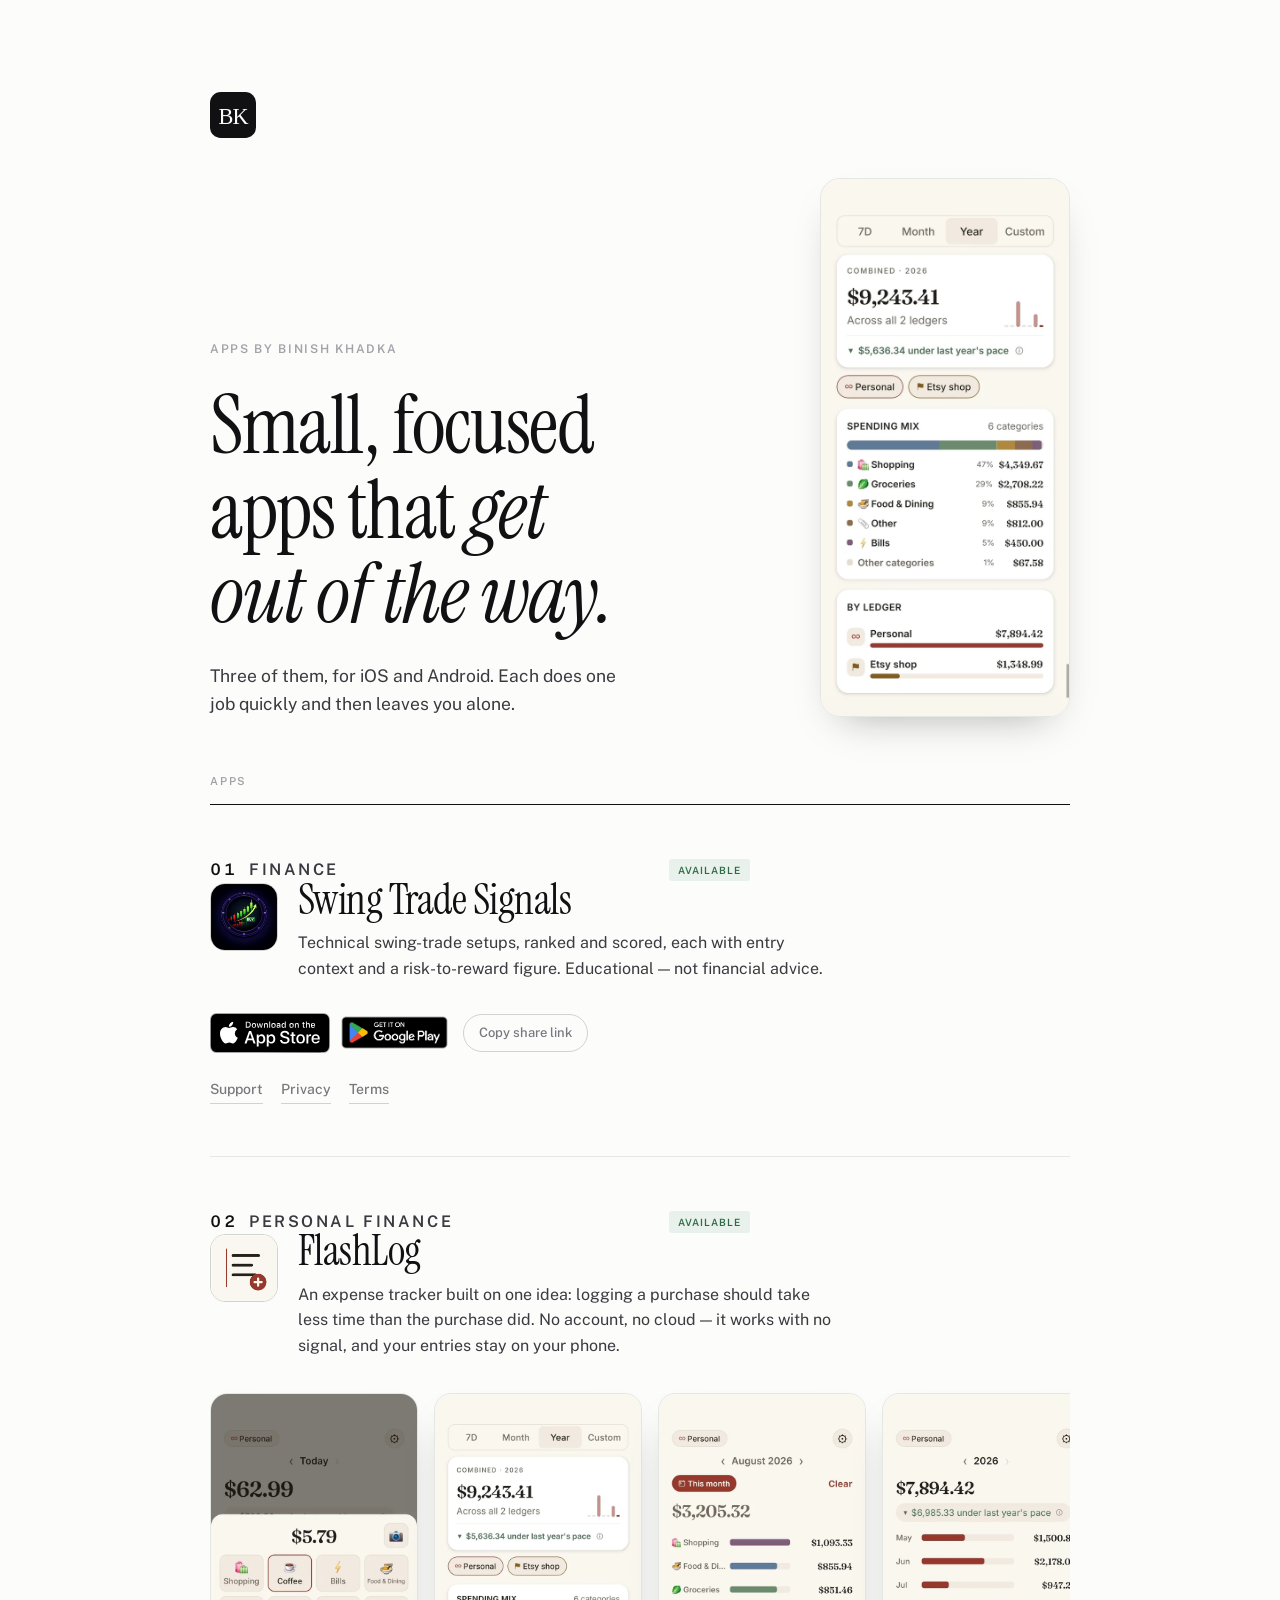
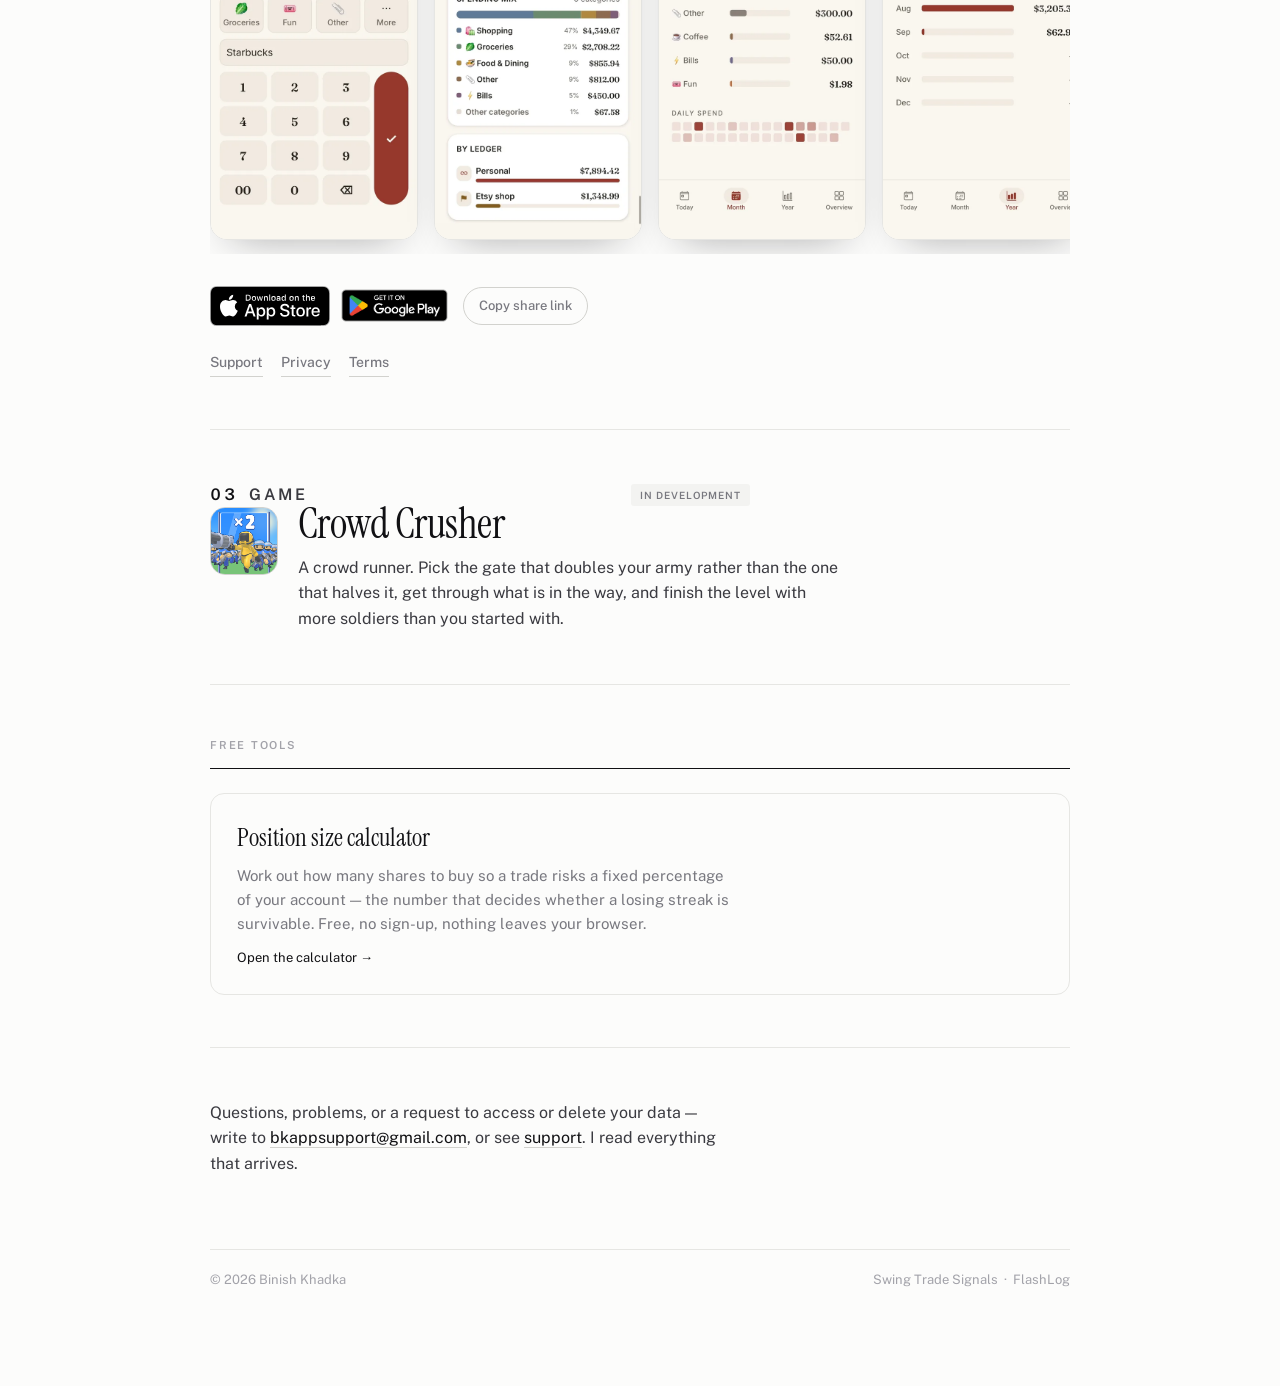
==== commit 2966083e: "Redesign the homepage around the products, and add the first tool The page was well built but it was" ====
--- a/index.html
+++ b/index.html
@@ -4,18 +4,30 @@
 <meta charset="utf-8">
 <meta name="viewport" content="width=device-width, initial-scale=1">
 <title>BK Apps — Binish Khadka</title>
-<meta name="description" content="BK Apps — small, focused mobile apps by Binish Khadka. Swing Trade Signals and FlashLog, for iOS and Android.">
+<meta name="description" content="Small, focused mobile apps for iOS and Android by Binish Khadka — Swing Trade Signals, FlashLog, and free calculators that do the same jobs in a browser.">
 <meta name="theme-color" content="#FCFCFB" media="(prefers-color-scheme: light)">
 <meta name="theme-color" content="#0C0C0E" media="(prefers-color-scheme: dark)">
 <link rel="icon" href="img/monogram.svg" type="image/svg+xml">
+<link rel="canonical" href="https://binishkhadka.github.io/">
+
+<!-- What a link preview shows. Without these, pasting the site anywhere
+     produces a blank card and the share does a fraction of its work. -->
+<meta property="og:title" content="BK Apps — small, focused mobile apps">
+<meta property="og:description" content="Swing Trade Signals and FlashLog, for iOS and Android. Plus free calculators that do the same jobs in a browser.">
+<meta property="og:image" content="https://binishkhadka.github.io/img/og-card.png">
+<meta property="og:url" content="https://binishkhadka.github.io/">
+<meta property="og:type" content="website">
+<meta name="twitter:card" content="summary_large_image">
+
 <link rel="preconnect" href="https://fonts.googleapis.com">
 <link rel="preconnect" href="https://fonts.gstatic.com" crossorigin>
 <link rel="stylesheet" href="https://fonts.googleapis.com/css2?family=Instrument+Serif:ital@0;1&family=Public+Sans:wght@400;500;600&display=swap">
 <style>
-  /* The page is deliberately monochrome. Both app icons are strongly
-     coloured and pull in opposite directions — one near-black navy, one
-     cream — so any page accent would fight one of them. Letting the
-     products supply the only colour keeps them the thing you look at. */
+  /* The page is deliberately monochrome. All three app icons are strongly
+     coloured and pull in different directions — near-black navy, cream, and
+     a bright blue game icon — so any page accent would fight at least one.
+     Letting the products supply the only colour keeps them the thing you
+     look at, which matters more now the screenshots are the main event. */
   :root {
     --paper:   #FCFCFB;
     --ink:     #111114;
@@ -27,6 +39,7 @@
     --tile:    #F3F3F1;
     --live:    #2E6B45;
     --live-bg: #E8F1EB;
+    --shadow:  0 18px 40px -22px rgba(17,17,20,.38);
   }
   @media (prefers-color-scheme: dark) {
     :root {
@@ -40,13 +53,12 @@
       --tile:    #17171A;
       --live:    #7FC49B;
       --live-bg: #16241C;
+      --shadow:  0 18px 44px -20px rgba(0,0,0,.8);
     }
   }
 
   * { box-sizing: border-box; }
-
   html { -webkit-text-size-adjust: 100%; }
-
   body {
     margin: 0;
     padding: 0 24px 96px;
@@ -58,41 +70,57 @@
     -webkit-font-smoothing: antialiased;
     -moz-osx-font-smoothing: grayscale;
   }
-
-  .wrap { max-width: 600px; margin: 0 auto; }
+  .wrap { max-width: 860px; margin: 0 auto; }
+
+  a:focus-visible { outline: 2px solid var(--ink); outline-offset: 3px; border-radius: 2px; }
 
   /* ---------- masthead ---------- */
-  header { padding: 104px 0 0; }
+  header { padding: 92px 0 0; }
+  .monogram { display: block; width: 46px; height: 46px; margin: 0 0 40px; }
 
   h1 {
     font-family: 'Instrument Serif', Georgia, 'Times New Roman', serif;
     font-weight: 400;
-    font-size: clamp(46px, 11vw, 68px);
-    line-height: 1.02;
-    letter-spacing: -.015em;
-    margin: 0 0 18px;
+    /* The statement is the hero. No image behind it, no 100vh opener — the
+       first screenful is the sentence and the first product shot. */
+    font-size: clamp(44px, 8.2vw, 82px);
+    line-height: 1.03;
+    letter-spacing: -.018em;
+    margin: 0;
+    max-width: 15ch;
     text-wrap: balance;
   }
-  .monogram { display: block; width: 52px; height: 52px; margin: 0 0 26px; }
+  h1 em { font-style: italic; }
+
+  .hero {
+    display: grid;
+    grid-template-columns: 1fr minmax(0, 250px);
+    gap: 48px;
+    align-items: end;
+    padding-bottom: 56px;
+  }
+  .hero-shot {
+    width: 100%;
+    height: auto;
+    border-radius: 20px;
+    display: block;
+    box-shadow: var(--shadow);
+    border: 1px solid var(--rule);
+  }
   .byline {
-    font-size: 13px;
-    font-weight: 500;
-    letter-spacing: .09em;
+    font-size: 12px;
+    font-weight: 600;
+    letter-spacing: .14em;
     text-transform: uppercase;
     color: var(--faint);
-    margin: -10px 0 20px;
+    margin: 0 0 24px;
   }
   .lede {
     font-size: 17.5px;
     line-height: 1.55;
     color: var(--ink-2);
-    max-width: 34ch;
-    margin: 0;
-  }
-  .lede em {
-    font-family: 'Instrument Serif', Georgia, serif;
-    font-style: italic;
-    font-size: 1.08em;
+    max-width: 38ch;
+    margin: 26px 0 0;
   }
 
   .sectionlabel {
@@ -101,47 +129,29 @@
     letter-spacing: .16em;
     text-transform: uppercase;
     color: var(--faint);
-    margin: 82px 0 0;
+    margin: 0;
     padding-bottom: 14px;
     border-bottom: 1px solid var(--ink);
   }
 
-  /* ---------- app rows ---------- */
-  .app {
-    display: grid;
-    grid-template-columns: 76px 1fr;
-    gap: 22px;
-    align-items: start;
-    padding: 34px 0;
-    border-bottom: 1px solid var(--rule);
-  }
-  .app > img {
-    width: 76px;
-    height: 76px;
-    border-radius: 17px;
-    display: block;
-    border: 1px solid var(--rule-2);
-    /* Store listings mask icons; matching that reads as "an app" rather
-       than "a picture", and gives the two very different artworks a
-       consistent silhouette. */
-  }
-  .app h2 {
-    font-family: 'Instrument Serif', Georgia, serif;
-    font-weight: 400;
-    font-size: 30px;
-    line-height: 1.12;
-    letter-spacing: -.01em;
-    margin: -4px 0 6px;
-  }
-  .meta {
+  /* ---------- app entries ---------- */
+  /* Numbered because the count is real information: this is everything I
+     have made, in the order it shipped. Three is the whole list. */
+  .app { padding: 52px 0; border-bottom: 1px solid var(--rule); }
+  .index {
+    font-size: 11px;
+    font-weight: 600;
+    letter-spacing: .16em;
+    text-transform: uppercase;
+    color: var(--faint);
     display: flex;
     align-items: center;
-    flex-wrap: wrap;
-    gap: 8px;
-    margin-bottom: 12px;
-  }
+    gap: 12px;
+    margin-bottom: 20px;
+  }
+  .index .n { color: var(--ink); font-variant-numeric: tabular-nums; }
   .status {
-    font-size: 10.5px;
+    font-size: 10px;
     font-weight: 600;
     letter-spacing: .1em;
     text-transform: uppercase;
@@ -149,48 +159,108 @@
     border-radius: 3px;
     background: var(--live-bg);
     color: var(--live);
+    margin-left: auto;
   }
   .status.soon { background: var(--tile); color: var(--muted); }
-  .platform { font-size: 12.5px; color: var(--faint); letter-spacing: .02em; }
-
-  .app p { margin: 0 0 16px; color: var(--ink-2); font-size: 15.5px; line-height: 1.6; }
-
+
+  .head { display: grid; grid-template-columns: 68px 1fr; gap: 20px; align-items: start; }
+  .head > img { width: 68px; height: 68px; border-radius: 15px; display: block; border: 1px solid var(--rule-2); }
+  .app h2 {
+    font-family: 'Instrument Serif', Georgia, serif;
+    font-weight: 400;
+    font-size: clamp(30px, 5vw, 42px);
+    line-height: 1.08;
+    letter-spacing: -.012em;
+    margin: -6px 0 8px;
+  }
+  .app p { margin: 0; color: var(--ink-2); font-size: 16px; max-width: 54ch; }
+
+  /* Screenshot strip. It scrolls in its own container so the page body never
+     scrolls sideways, and snaps so a thumb lands on a whole screen. */
+  .shots {
+    display: flex;
+    gap: 16px;
+    margin: 30px 0 0;
+    padding: 4px 4px 14px;
+    overflow-x: auto;
+    scroll-snap-type: x mandatory;
+    -webkit-overflow-scrolling: touch;
+    scrollbar-width: thin;
+  }
+  .shots img {
+    width: 208px;
+    height: auto;
+    flex: 0 0 auto;
+    border-radius: 17px;
+    border: 1px solid var(--rule);
+    box-shadow: var(--shadow);
+    scroll-snap-align: start;
+  }
+
+  .actions { display: flex; flex-wrap: wrap; align-items: center; gap: 10px; margin: 28px 0 0; }
   /* Official Apple and Google artwork, used unmodified — both companies'
-     brand guidelines forbid recreating or restyling the badges, so these
-     are their own files served from this repo rather than CSS lookalikes.
-     Google's badge ships with ~9% internal padding that Apple's does not,
-     which is why the two heights differ: it makes the visible buttons the
-     same size instead of the files. */
-  .badges { display: flex; flex-wrap: wrap; align-items: center; gap: 10px; margin-bottom: 18px; }
+     brand guidelines forbid recreating or restyling the badges, so these are
+     their own files rather than CSS lookalikes. Google's badge ships with
+     ~9% internal padding that Apple's does not, which is why the heights
+     differ: it makes the visible buttons match, not the files. */
   .badge { display: inline-flex; border-radius: 8px; }
-  .badge img { display: block; height: 40px; width: auto; border: 0; border-radius: 0; }
+  .badge img { display: block; height: 40px; width: auto; border: 0; }
   .badge.gp img { height: 47px; margin: 0 -6px; }
   .badge:focus-visible { outline: 2px solid var(--ink); outline-offset: 3px; }
 
-  .links { display: flex; flex-wrap: wrap; gap: 18px; }
+  .share {
+    font: inherit;
+    font-size: 13px;
+    font-weight: 500;
+    color: var(--muted);
+    background: none;
+    border: 1px solid var(--rule-2);
+    border-radius: 999px;
+    padding: 8px 15px;
+    cursor: pointer;
+    margin-left: 4px;
+    transition: color .18s ease, border-color .18s ease;
+  }
+  .share:hover, .share:focus-visible { color: var(--ink); border-color: var(--ink); }
+
+  .links { display: flex; flex-wrap: wrap; gap: 18px; margin-top: 22px; }
   .links a {
-    font-size: 14.5px;
+    font-size: 14px;
     font-weight: 500;
-    color: var(--ink);
+    color: var(--muted);
     text-decoration: none;
     padding-bottom: 2px;
     border-bottom: 1px solid var(--rule-2);
     transition: border-color .18s ease, color .18s ease;
   }
-  .links a:hover, .links a:focus-visible { border-color: var(--ink); }
-  .links a.quiet { color: var(--muted); }
-  .links a.quiet:hover, .links a.quiet:focus-visible { color: var(--ink); border-color: var(--ink); }
-  a:focus-visible { outline: 2px solid var(--ink); outline-offset: 3px; border-radius: 2px; }
+  .links a:hover, .links a:focus-visible { color: var(--ink); border-color: var(--ink); }
+
+  /* ---------- tools ---------- */
+  .tools { padding: 52px 0; border-bottom: 1px solid var(--rule); }
+  .tool {
+    display: block;
+    text-decoration: none;
+    color: inherit;
+    border: 1px solid var(--rule);
+    border-radius: 14px;
+    padding: 24px 26px;
+    margin-top: 24px;
+    transition: border-color .18s ease, transform .18s ease;
+  }
+  .tool:hover, .tool:focus-visible { border-color: var(--rule-2); transform: translateY(-2px); }
+  .tool h3 {
+    font-family: 'Instrument Serif', Georgia, serif;
+    font-weight: 400;
+    font-size: 25px;
+    margin: 0 0 6px;
+  }
+  .tool p { margin: 0; color: var(--muted); font-size: 15px; max-width: 56ch; }
+  .tool .go { font-size: 13px; color: var(--ink); margin-top: 12px; display: inline-block; }
 
   /* ---------- contact ---------- */
-  .contact { padding: 34px 0 0; }
-  .contact p { margin: 0; color: var(--ink-2); font-size: 15.5px; max-width: 46ch; }
-  .contact a {
-    color: var(--ink);
-    text-decoration: none;
-    border-bottom: 1px solid var(--rule-2);
-    transition: border-color .18s ease;
-  }
+  .contact { padding: 52px 0 0; }
+  .contact p { margin: 0; color: var(--ink-2); font-size: 16px; max-width: 52ch; }
+  .contact a { color: var(--ink); text-decoration: none; border-bottom: 1px solid var(--rule-2); }
   .contact a:hover, .contact a:focus-visible { border-color: var(--ink); }
 
   footer {
@@ -207,11 +277,20 @@
   footer a { color: var(--faint); text-decoration: none; border-bottom: 1px solid transparent; }
   footer a:hover, footer a:focus-visible { color: var(--ink); border-color: var(--rule-2); }
 
-  @media (max-width: 480px) {
-    header { padding-top: 72px; }
-    .app { grid-template-columns: 60px 1fr; gap: 16px; }
-    .app > img { width: 60px; height: 60px; border-radius: 14px; }
-    .app h2 { font-size: 25px; margin-top: -2px; }
+  @media (max-width: 720px) {
+    .hero { grid-template-columns: 1fr; gap: 34px; align-items: start; padding-bottom: 44px; }
+    .hero-shot { max-width: 208px; }
+    header { padding-top: 64px; }
+    .monogram { margin-bottom: 30px; }
+    .head { grid-template-columns: 56px 1fr; gap: 16px; }
+    .head > img { width: 56px; height: 56px; border-radius: 13px; }
+    .shots img { width: 168px; }
+  }
+
+  @media (prefers-reduced-motion: reduce) {
+    * { transition: none !important; }
+    .tool:hover { transform: none; }
+    .shots { scroll-behavior: auto; }
   }
 </style>
 </head>
@@ -219,80 +298,120 @@
 <div class="wrap">
 
   <header>
-    <img class="monogram" src="img/monogram.svg" width="52" height="52" alt="">
-    <h1>BK&nbsp;Apps</h1>
-    <p class="byline">Apps by Binish Khadka</p>
-    <p class="lede">
-      <em>Small, focused</em> mobile apps for iOS and&nbsp;Android — built
-      to do one thing quickly and get out of the way.
-    </p>
+    <img class="monogram" src="img/monogram.svg" width="46" height="46" alt="">
+    <div class="hero">
+      <div>
+        <p class="byline">Apps by Binish Khadka</p>
+        <h1>Small, focused apps that <em>get out of the way.</em></h1>
+        <p class="lede">
+          Three of them, for iOS and Android. Each does one job quickly and
+          then leaves you alone.
+        </p>
+      </div>
+      <img class="hero-shot" src="img/shots/flashlog-overview.webp" width="560" height="1212"
+           alt="FlashLog showing a year of spending broken down by category" loading="eager" decoding="async">
+    </div>
   </header>
 
   <p class="sectionlabel">Apps</p>
 
   <section class="app">
-    <img src="img/swing-trade-signals.png" width="76" height="76" alt="Swing Trade Signals app icon">
-    <div>
-      <h2>Swing Trade Signals</h2>
-      <div class="meta">
-        <span class="status">Available</span>
-        <span class="platform">iOS &amp; Android · Finance</span>
+    <p class="index"><span class="n">01</span> Finance <span class="status">Available</span></p>
+    <div class="head">
+      <img src="img/swing-trade-signals.png" width="68" height="68" alt="Swing Trade Signals app icon">
+      <div>
+        <h2>Swing Trade Signals</h2>
+        <p>
+          Technical swing-trade setups, ranked and scored, each with entry
+          context and a risk-to-reward figure. Educational — not financial
+          advice.
+        </p>
       </div>
+    </div>
+    <div class="actions">
+      <!-- No country code in Apple links: Apple then routes each visitor to
+           their own country's store, instead of showing everyone outside the
+           US an "not available in your country" interstitial. -->
+      <a class="badge" href="https://apps.apple.com/app/id6797416246"
+         aria-label="Download Swing Trade Signals on the App Store">
+        <img src="img/appstore.svg" alt="Download on the App Store" height="40">
+      </a>
+      <a class="badge gp" href="https://play.google.com/store/apps/details?id=com.swingtradesignals.app"
+         aria-label="Get Swing Trade Signals on Google Play">
+        <img src="img/googleplay.png" alt="Get it on Google Play" height="47">
+      </a>
+      <button class="share" type="button" data-share="/swingtradesignals">Copy share link</button>
+    </div>
+    <div class="links">
+      <a href="/support/swing-trade-signals/">Support</a>
+      <a href="/privacy-policy/">Privacy</a>
+      <a href="/privacy-policy/terms.html">Terms</a>
+    </div>
+  </section>
+
+  <section class="app">
+    <p class="index"><span class="n">02</span> Personal finance <span class="status">Available</span></p>
+    <div class="head">
+      <img src="img/flashlog.png" width="68" height="68" alt="FlashLog app icon">
+      <div>
+        <h2>FlashLog</h2>
+        <p>
+          An expense tracker built on one idea: logging a purchase should take
+          less time than the purchase did. No account, no cloud — it works with
+          no signal, and your entries stay on your phone.
+        </p>
+      </div>
+    </div>
+    <div class="shots">
+      <img src="img/shots/flashlog-add.webp" width="560" height="1212" alt="Adding an expense in FlashLog" loading="lazy" decoding="async">
+      <img src="img/shots/flashlog-overview.webp" width="560" height="1212" alt="FlashLog spending overview" loading="lazy" decoding="async">
+      <img src="img/shots/flashlog-month.webp" width="560" height="1212" alt="FlashLog monthly view" loading="lazy" decoding="async">
+      <img src="img/shots/flashlog-year.webp" width="560" height="1212" alt="FlashLog yearly breakdown" loading="lazy" decoding="async">
+    </div>
+    <div class="actions">
+      <a class="badge" href="https://apps.apple.com/app/id6810429342"
+         aria-label="Download FlashLog on the App Store">
+        <img src="img/appstore.svg" alt="Download on the App Store" height="40">
+      </a>
+      <a class="badge gp" href="https://play.google.com/store/apps/details?id=com.bk.flashlog"
+         aria-label="Get FlashLog on Google Play">
+        <img src="img/googleplay.png" alt="Get it on Google Play" height="47">
+      </a>
+      <button class="share" type="button" data-share="/flashlog">Copy share link</button>
+    </div>
+    <div class="links">
+      <a href="/support/flashlog/">Support</a>
+      <a href="/flashlog-legal/">Privacy</a>
+      <a href="/flashlog-legal/terms.html">Terms</a>
+    </div>
+  </section>
+
+  <section class="app">
+    <p class="index"><span class="n">03</span> Game <span class="status soon">In development</span></p>
+    <div class="head">
+      <img src="img/crowd-crusher.png" width="68" height="68" alt="Crowd Crusher app icon">
+      <div>
+        <h2>Crowd Crusher</h2>
+        <p>
+          A crowd runner. Pick the gate that doubles your army rather than the
+          one that halves it, get through what is in the way, and finish the
+          level with more soldiers than you started with.
+        </p>
+      </div>
+    </div>
+  </section>
+
+  <section class="tools">
+    <p class="sectionlabel">Free tools</p>
+    <a class="tool" href="/tools/position-size/">
+      <h3>Position size calculator</h3>
       <p>
-        Technical swing-trade setups, ranked and scored, each with entry
-        context and a risk-to-reward figure. Educational — not financial
-        advice.
+        Work out how many shares to buy so a trade risks a fixed percentage of
+        your account — the number that decides whether a losing streak is
+        survivable. Free, no sign-up, nothing leaves your browser.
       </p>
-      <div class="badges">
-        <!-- No country code in Apple links: Apple then sends each visitor to
-             their own country's store. A /us/ link shows everyone outside the
-             US an "not available in your country" interstitial instead. -->
-        <a class="badge" href="https://apps.apple.com/app/id6797416246"
-           aria-label="Download Swing Trade Signals on the App Store">
-          <img src="img/appstore.svg" alt="Download on the App Store" height="40">
-        </a>
-        <a class="badge gp" href="https://play.google.com/store/apps/details?id=com.swingtradesignals.app"
-           aria-label="Get Swing Trade Signals on Google Play">
-          <img src="img/googleplay.png" alt="Get it on Google Play" height="47">
-        </a>
-      </div>
-      <div class="links">
-        <a href="/support/swing-trade-signals/">Support</a>
-        <a class="quiet" href="/privacy-policy/">Privacy</a>
-        <a class="quiet" href="/privacy-policy/terms.html">Terms</a>
-      </div>
-    </div>
-  </section>
-
-  <section class="app">
-    <img src="img/flashlog.png" width="76" height="76" alt="FlashLog app icon">
-    <div>
-      <h2>FlashLog</h2>
-      <div class="meta">
-        <span class="status">Available</span>
-        <span class="platform">iOS &amp; Android · Personal finance</span>
-      </div>
-      <p>
-        An expense tracker built on one idea: logging a purchase should take
-        less time than the purchase did. No account, no cloud — it works with
-        no signal, and your entries stay on your phone.
-      </p>
-      <div class="badges">
-        <a class="badge" href="https://apps.apple.com/app/id6810429342"
-           aria-label="Download FlashLog on the App Store">
-          <img src="img/appstore.svg" alt="Download on the App Store" height="40">
-        </a>
-        <a class="badge gp" href="https://play.google.com/store/apps/details?id=com.bk.flashlog"
-           aria-label="Get FlashLog on Google Play">
-          <img src="img/googleplay.png" alt="Get it on Google Play" height="47">
-        </a>
-      </div>
-      <div class="links">
-        <a href="/support/flashlog/">Support</a>
-        <a class="quiet" href="/flashlog-legal/">Privacy</a>
-        <a class="quiet" href="/flashlog-legal/terms.html">Terms</a>
-      </div>
-    </div>
+      <span class="go">Open the calculator &rarr;</span>
+    </a>
   </section>
 
   <div class="contact">
@@ -309,6 +428,27 @@
   </footer>
 
 </div>
-<script>document.getElementById('y').textContent = new Date().getFullYear();</script>
+<script>
+  document.getElementById('y').textContent = new Date().getFullYear();
+
+  // "Copy share link" hands over the device-aware link, so whoever receives
+  // it lands on their own store rather than being asked which phone they have.
+  for (const b of document.querySelectorAll('[data-share]')) {
+    b.addEventListener('click', async () => {
+      const url = location.origin + b.dataset.share;
+      const said = (t) => { b.textContent = t; setTimeout(() => (b.textContent = 'Copy share link'), 1800); };
+      try {
+        await navigator.clipboard.writeText(url);
+        said('Copied');
+      } catch {
+        // Clipboard access can be refused outright (insecure context, or the
+        // user declined). Falling back to the share sheet, then to simply
+        // showing the link, means the button always does something.
+        if (navigator.share) { try { await navigator.share({ url }); return; } catch {} }
+        said(url.replace(/^https?:\/\//, ''));
+      }
+    });
+  }
+</script>
 </body>
 </html>
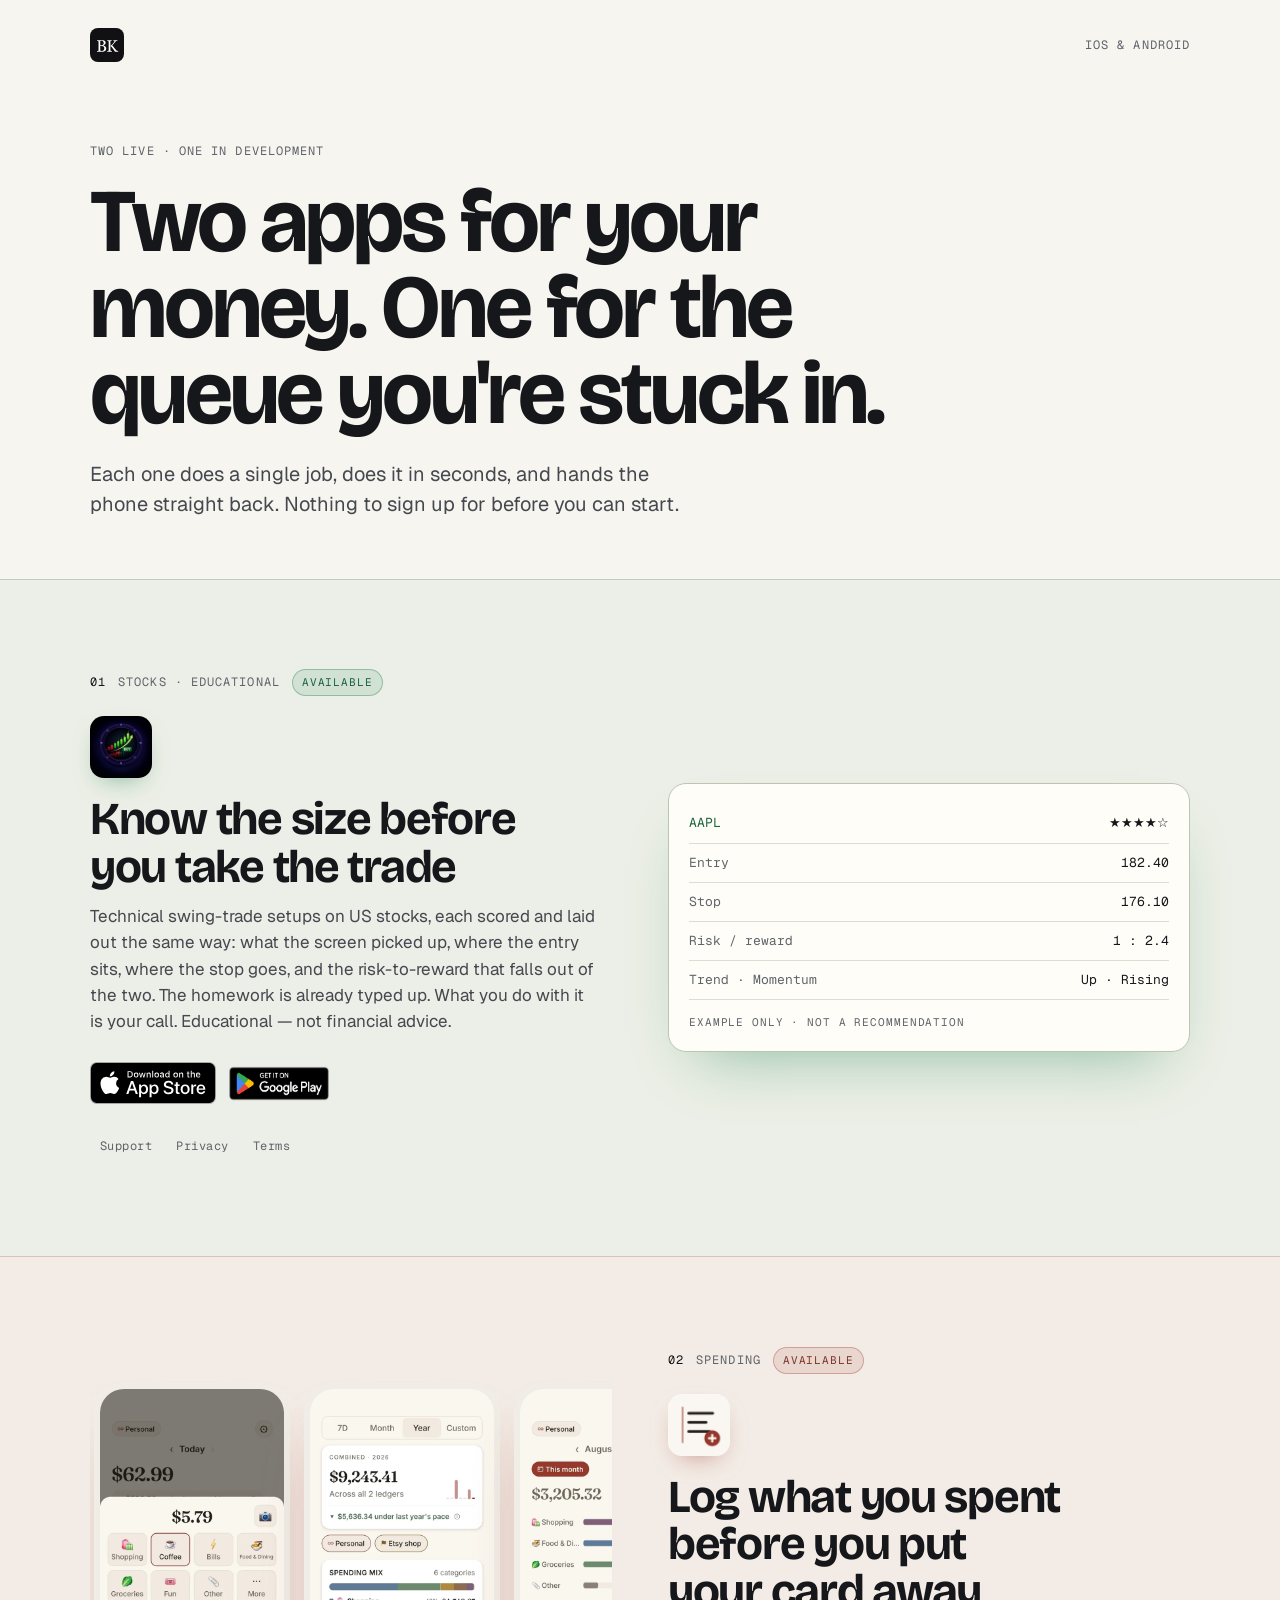
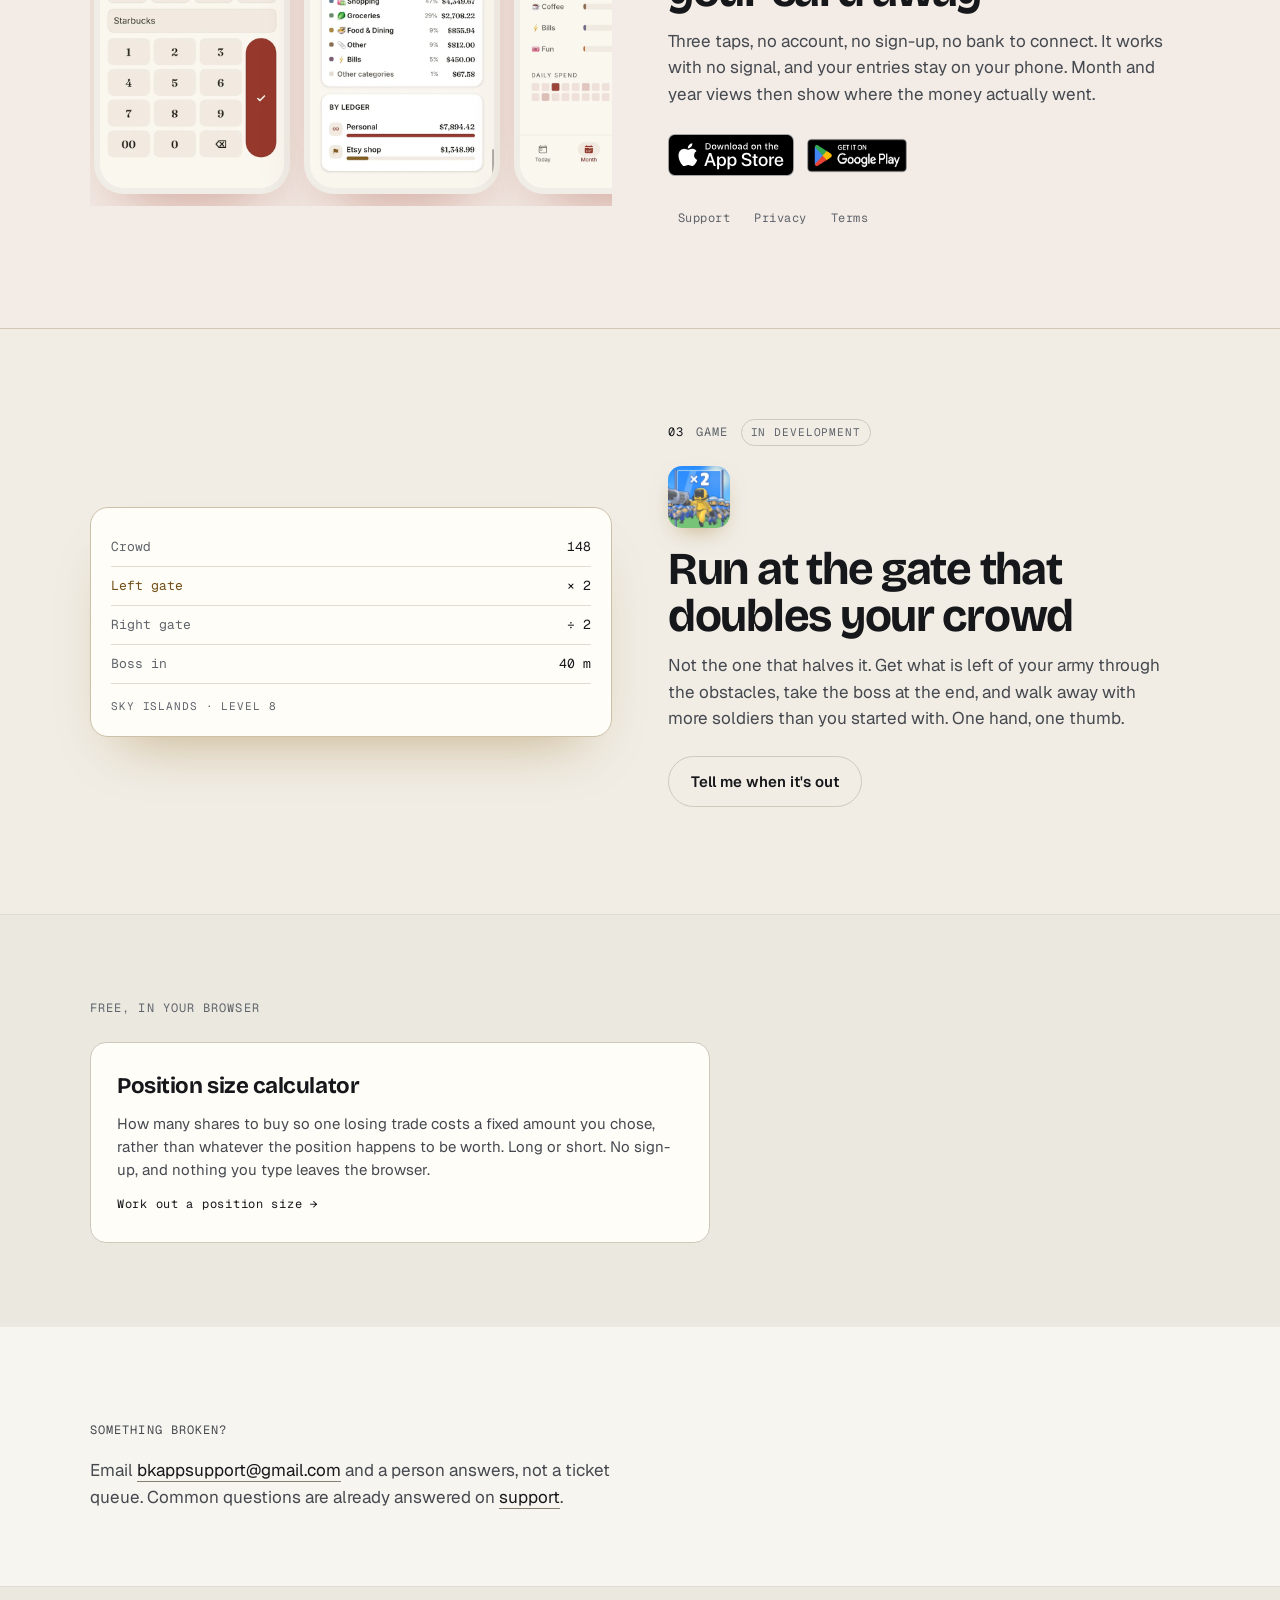
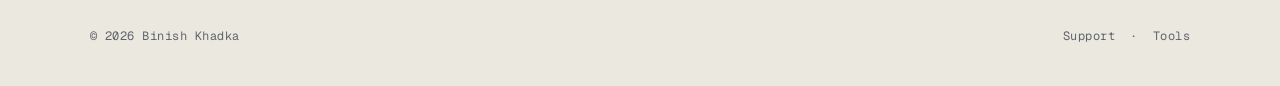
==== commit 31ad2db6: "Redesign: dark ground, colour scoped per product, benefit-led copy Nine specialists reviewed the sit" ====
--- a/index.html
+++ b/index.html
@@ -4,16 +4,14 @@
 <meta charset="utf-8">
 <meta name="viewport" content="width=device-width, initial-scale=1">
 <title>BK Apps — Binish Khadka</title>
-<meta name="description" content="Small, focused mobile apps for iOS and Android by Binish Khadka — Swing Trade Signals, FlashLog, and free calculators that do the same jobs in a browser.">
-<meta name="theme-color" content="#FCFCFB" media="(prefers-color-scheme: light)">
-<meta name="theme-color" content="#0C0C0E" media="(prefers-color-scheme: dark)">
-<link rel="icon" href="img/monogram.svg" type="image/svg+xml">
+<meta name="description" content="Log what you spend in three taps, size a trade before you take it, and get a run in while you wait. Apps for iPhone and Android, plus a free position size calculator.">
+<meta name="theme-color" content="#0A0B0D" media="(prefers-color-scheme: dark)">
+<meta name="theme-color" content="#F7F5F0" media="(prefers-color-scheme: light)">
+<link rel="icon" href="/img/monogram.svg" type="image/svg+xml">
 <link rel="canonical" href="https://binishkhadka.github.io/">
 
-<!-- What a link preview shows. Without these, pasting the site anywhere
-     produces a blank card and the share does a fraction of its work. -->
-<meta property="og:title" content="BK Apps — small, focused mobile apps">
-<meta property="og:description" content="Swing Trade Signals and FlashLog, for iOS and Android. Plus free calculators that do the same jobs in a browser.">
+<meta property="og:title" content="Two apps for your money. One for the queue you're stuck in.">
+<meta property="og:description" content="FlashLog logs what you spend in three taps. Swing Trade Signals scores technical setups with an entry, a stop and a risk-to-reward. Crowd Crusher is coming.">
 <meta property="og:image" content="https://binishkhadka.github.io/img/og-card.png">
 <meta property="og:url" content="https://binishkhadka.github.io/">
 <meta property="og:type" content="website">
@@ -21,434 +19,269 @@
 
 <link rel="preconnect" href="https://fonts.googleapis.com">
 <link rel="preconnect" href="https://fonts.gstatic.com" crossorigin>
-<link rel="stylesheet" href="https://fonts.googleapis.com/css2?family=Instrument+Serif:ital@0;1&family=Public+Sans:wght@400;500;600&display=swap">
+<link rel="stylesheet" href="https://fonts.googleapis.com/css2?family=Bricolage+Grotesque:opsz,wght@12..96,600;12..96,700&family=Geist+Mono:wght@400;500&family=Geist:wght@400;500;600&display=swap">
+<link rel="stylesheet" href="/assets/base.css">
+<script defer src="/assets/site.js"></script>
 <style>
-  /* The page is deliberately monochrome. All three app icons are strongly
-     coloured and pull in different directions — near-black navy, cream, and
-     a bright blue game icon — so any page accent would fight at least one.
-     Letting the products supply the only colour keeps them the thing you
-     look at, which matters more now the screenshots are the main event. */
-  :root {
-    --paper:   #FCFCFB;
-    --ink:     #111114;
-    --ink-2:   #3A3A40;
-    --muted:   #78787F;
-    --faint:   #A2A2A9;
-    --rule:    #E6E6E3;
-    --rule-2:  #D2D2CE;
-    --tile:    #F3F3F1;
-    --live:    #2E6B45;
-    --live-bg: #E8F1EB;
-    --shadow:  0 18px 40px -22px rgba(17,17,20,.38);
-  }
-  @media (prefers-color-scheme: dark) {
-    :root {
-      --paper:   #0C0C0E;
-      --ink:     #F2F2F0;
-      --ink-2:   #C6C6C4;
-      --muted:   #8A8A92;
-      --faint:   #6A6A72;
-      --rule:    #232327;
-      --rule-2:  #33333A;
-      --tile:    #17171A;
-      --live:    #7FC49B;
-      --live-bg: #16241C;
-      --shadow:  0 18px 44px -20px rgba(0,0,0,.8);
-    }
-  }
-
-  * { box-sizing: border-box; }
-  html { -webkit-text-size-adjust: 100%; }
-  body {
-    margin: 0;
-    padding: 0 24px 96px;
-    background: var(--paper);
-    color: var(--ink);
-    font-family: 'Public Sans', -apple-system, BlinkMacSystemFont, 'Segoe UI', sans-serif;
-    font-size: 16px;
-    line-height: 1.6;
-    -webkit-font-smoothing: antialiased;
-    -moz-osx-font-smoothing: grayscale;
-  }
-  .wrap { max-width: 860px; margin: 0 auto; }
-
-  a:focus-visible { outline: 2px solid var(--ink); outline-offset: 3px; border-radius: 2px; }
-
-  /* ---------- masthead ---------- */
-  header { padding: 92px 0 0; }
-  .monogram { display: block; width: 46px; height: 46px; margin: 0 0 40px; }
-
-  h1 {
-    font-family: 'Instrument Serif', Georgia, 'Times New Roman', serif;
-    font-weight: 400;
-    /* The statement is the hero. No image behind it, no 100vh opener — the
-       first screenful is the sentence and the first product shot. */
-    font-size: clamp(44px, 8.2vw, 82px);
-    line-height: 1.03;
-    letter-spacing: -.018em;
-    margin: 0;
-    max-width: 15ch;
-    text-wrap: balance;
-  }
-  h1 em { font-style: italic; }
-
-  .hero {
-    display: grid;
-    grid-template-columns: 1fr minmax(0, 250px);
-    gap: 48px;
-    align-items: end;
-    padding-bottom: 56px;
-  }
-  .hero-shot {
-    width: 100%;
-    height: auto;
-    border-radius: 20px;
-    display: block;
-    box-shadow: var(--shadow);
-    border: 1px solid var(--rule);
-  }
-  .byline {
-    font-size: 12px;
-    font-weight: 600;
-    letter-spacing: .14em;
-    text-transform: uppercase;
-    color: var(--faint);
-    margin: 0 0 24px;
-  }
-  .lede {
-    font-size: 17.5px;
-    line-height: 1.55;
-    color: var(--ink-2);
-    max-width: 38ch;
-    margin: 26px 0 0;
-  }
-
-  .sectionlabel {
-    font-size: 11px;
-    font-weight: 600;
-    letter-spacing: .16em;
-    text-transform: uppercase;
-    color: var(--faint);
-    margin: 0;
-    padding-bottom: 14px;
-    border-bottom: 1px solid var(--ink);
-  }
-
-  /* ---------- app entries ---------- */
-  /* Numbered because the count is real information: this is everything I
-     have made, in the order it shipped. Three is the whole list. */
-  .app { padding: 52px 0; border-bottom: 1px solid var(--rule); }
-  .index {
-    font-size: 11px;
-    font-weight: 600;
-    letter-spacing: .16em;
-    text-transform: uppercase;
-    color: var(--faint);
-    display: flex;
-    align-items: center;
-    gap: 12px;
-    margin-bottom: 20px;
-  }
-  .index .n { color: var(--ink); font-variant-numeric: tabular-nums; }
-  .status {
-    font-size: 10px;
-    font-weight: 600;
-    letter-spacing: .1em;
-    text-transform: uppercase;
-    padding: 3px 9px;
-    border-radius: 3px;
-    background: var(--live-bg);
-    color: var(--live);
-    margin-left: auto;
-  }
-  .status.soon { background: var(--tile); color: var(--muted); }
-
-  .head { display: grid; grid-template-columns: 68px 1fr; gap: 20px; align-items: start; }
-  .head > img { width: 68px; height: 68px; border-radius: 15px; display: block; border: 1px solid var(--rule-2); }
-  .app h2 {
-    font-family: 'Instrument Serif', Georgia, serif;
-    font-weight: 400;
-    font-size: clamp(30px, 5vw, 42px);
-    line-height: 1.08;
-    letter-spacing: -.012em;
-    margin: -6px 0 8px;
-  }
-  .app p { margin: 0; color: var(--ink-2); font-size: 16px; max-width: 54ch; }
-
-  /* Screenshot strip. It scrolls in its own container so the page body never
-     scrolls sideways, and snaps so a thumb lands on a whole screen. */
+  /* ---- masthead --------------------------------------------------------- */
+  .top { padding-block: 28px 0; }
+  .top .inner { display: flex; align-items: center; justify-content: space-between; gap: 16px; }
+  .monogram { width: 34px; height: 34px; display: block; }
+
+  .hero { padding-block: clamp(40px, 7vw, 80px) clamp(36px, 5vw, 60px); }
+  .hero h1 { max-width: 15ch; }
+  .hero .lede { margin-top: 22px; }
+  .hero .meta { margin-bottom: 18px; }
+
+  /* ---- product bands ---------------------------------------------------- */
+  /* Full-bleed, each tinted with its own product's accent. Adjacent bands butt
+     together: the colour change IS the separator, so there are no rules to
+     draw and no two accents at full strength in one viewport. */
+  .band {
+    background: color-mix(in oklab, var(--accent) 7%, var(--canvas));
+    border-block-start: 1px solid color-mix(in oklab, var(--accent) 16%, var(--line));
+    padding-block: clamp(52px, 7vw, 92px);
+  }
+  @media (prefers-color-scheme: light) {
+    .band { background: color-mix(in oklab, var(--accent) 5%, var(--canvas)); }
+  }
+  /* Sampled from each icon's FIGURE, never its ground: the navy and the sky
+     blue are backgrounds, so an accent taken from them would smear the icon
+     into its own band and lose the silhouette. */
+  .band--sts { --accent: #3ECF7C; }
+  .band--fl  { --accent: #C4573F; }
+  .band--cc  { --accent: #FFC53D; }
+  @media (prefers-color-scheme: light) {
+    .band--sts { --accent: #127A45; }
+    .band--fl  { --accent: #9E3B2B; }
+    .band--cc  { --accent: #8A5E06; }
+  }
+
+  .band .inner { display: grid; gap: clamp(30px, 5vw, 56px); }
+  @media (min-width: 900px) {
+    .band .inner { grid-template-columns: minmax(0, 1fr) minmax(0, 1fr); align-items: center; }
+    .band--fl .inner, .band--cc .inner { direction: rtl; }
+    .band--fl .inner > *, .band--cc .inner > * { direction: ltr; }
+  }
+
+  .idrow { display: flex; align-items: center; gap: 12px; margin-bottom: 20px; flex-wrap: wrap; }
+  .idrow .n { color: var(--text); font-variant-numeric: tabular-nums; }
+  .appicon {
+    width: 62px; height: 62px; border-radius: 14px; display: block;
+    /* No containment border. On this ground each icon has its own edge —
+       which is the entire argument for changing the canvas. */
+    box-shadow: 0 10px 26px -12px color-mix(in oklab, var(--accent) 60%, transparent);
+  }
+  .band h2 { margin: 18px 0 12px; }
+  .band .say { color: var(--text-2); margin: 0 0 24px; max-width: 46ch; font-size: 1.0625rem; }
+  .band .actions { display: flex; flex-wrap: wrap; align-items: center; gap: 12px; margin-bottom: 18px; }
+
+  /* ---- screenshots ------------------------------------------------------ */
   .shots {
-    display: flex;
-    gap: 16px;
-    margin: 30px 0 0;
-    padding: 4px 4px 14px;
+    display: flex; gap: 14px;
+    padding: 4px 4px 12px;
     overflow-x: auto;
-    scroll-snap-type: x mandatory;
-    -webkit-overflow-scrolling: touch;
+    /* proximity, not mandatory: mandatory fights the user at 400% zoom, where
+       a snap point can become unreachable */
+    scroll-snap-type: x proximity;
+    scroll-padding-inline: 4px;
+    /* without this, swiping past the end of the strip chains the gesture to
+       the browser's back navigation and the visitor leaves by accident */
+    overscroll-behavior-inline: contain;
     scrollbar-width: thin;
   }
-  .shots img {
-    width: 208px;
-    height: auto;
-    flex: 0 0 auto;
-    border-radius: 17px;
-    border: 1px solid var(--rule);
-    box-shadow: var(--shadow);
-    scroll-snap-align: start;
-  }
-
-  .actions { display: flex; flex-wrap: wrap; align-items: center; gap: 10px; margin: 28px 0 0; }
-  /* Official Apple and Google artwork, used unmodified — both companies'
-     brand guidelines forbid recreating or restyling the badges, so these are
-     their own files rather than CSS lookalikes. Google's badge ships with
-     ~9% internal padding that Apple's does not, which is why the heights
-     differ: it makes the visible buttons match, not the files. */
-  .badge { display: inline-flex; border-radius: 8px; }
-  .badge img { display: block; height: 40px; width: auto; border: 0; }
-  .badge.gp img { height: 47px; margin: 0 -6px; }
-  .badge:focus-visible { outline: 2px solid var(--ink); outline-offset: 3px; }
-
-  .share {
-    font: inherit;
-    font-size: 13px;
-    font-weight: 500;
-    color: var(--muted);
-    background: none;
-    border: 1px solid var(--rule-2);
-    border-radius: 999px;
-    padding: 8px 15px;
-    cursor: pointer;
-    margin-left: 4px;
-    transition: color .18s ease, border-color .18s ease;
-  }
-  .share:hover, .share:focus-visible { color: var(--ink); border-color: var(--ink); }
-
-  .links { display: flex; flex-wrap: wrap; gap: 18px; margin-top: 22px; }
-  .links a {
-    font-size: 14px;
-    font-weight: 500;
-    color: var(--muted);
-    text-decoration: none;
-    padding-bottom: 2px;
-    border-bottom: 1px solid var(--rule-2);
-    transition: border-color .18s ease, color .18s ease;
-  }
-  .links a:hover, .links a:focus-visible { color: var(--ink); border-color: var(--ink); }
-
-  /* ---------- tools ---------- */
-  .tools { padding: 52px 0; border-bottom: 1px solid var(--rule); }
+  .shots > * { flex: 0 0 auto; width: min(196px, 52vw); scroll-snap-align: start; }
+  .shots:focus-visible { outline: 2px solid var(--text); outline-offset: 5px; border-radius: 8px; }
+
+  .mock {
+    border-radius: 18px; padding: 20px; background: var(--surface);
+    border: 1px solid color-mix(in oklab, var(--accent) 22%, var(--line));
+    font-family: 'Geist Mono', ui-monospace, monospace; font-size: .8125rem;
+    box-shadow: 0 30px 60px -30px color-mix(in oklab, var(--accent) 45%, transparent);
+  }
+  .mock .row { display: flex; justify-content: space-between; gap: 12px; padding-block: 9px; border-block-end: 1px solid var(--line); }
+  .mock .row:last-child { border: 0; }
+  .mock .k { color: var(--text-3); }
+  .mock .v { color: var(--text); font-variant-numeric: tabular-nums; }
+  .mock .tick { color: color-mix(in oklab, var(--accent) 80%, var(--text)); }
+  .mock .cap { color: var(--text-3); font-size: .6875rem; letter-spacing: .08em; text-transform: uppercase; margin: 14px 0 0; }
+
+  /* ---- tools ------------------------------------------------------------ */
+  .tools { background: var(--well); border-block-start: 1px solid var(--line); padding-block: clamp(52px, 7vw, 84px); }
   .tool {
-    display: block;
-    text-decoration: none;
-    color: inherit;
-    border: 1px solid var(--rule);
-    border-radius: 14px;
-    padding: 24px 26px;
-    margin-top: 24px;
-    transition: border-color .18s ease, transform .18s ease;
-  }
-  .tool:hover, .tool:focus-visible { border-color: var(--rule-2); transform: translateY(-2px); }
-  .tool h3 {
-    font-family: 'Instrument Serif', Georgia, serif;
-    font-weight: 400;
-    font-size: 25px;
-    margin: 0 0 6px;
-  }
-  .tool p { margin: 0; color: var(--muted); font-size: 15px; max-width: 56ch; }
-  .tool .go { font-size: 13px; color: var(--ink); margin-top: 12px; display: inline-block; }
-
-  /* ---------- contact ---------- */
-  .contact { padding: 52px 0 0; }
-  .contact p { margin: 0; color: var(--ink-2); font-size: 16px; max-width: 52ch; }
-  .contact a { color: var(--ink); text-decoration: none; border-bottom: 1px solid var(--rule-2); }
-  .contact a:hover, .contact a:focus-visible { border-color: var(--ink); }
-
-  footer {
-    margin-top: 72px;
-    padding-top: 20px;
-    border-top: 1px solid var(--rule);
-    display: flex;
-    justify-content: space-between;
-    flex-wrap: wrap;
-    gap: 10px;
-    font-size: 13px;
-    color: var(--faint);
-  }
-  footer a { color: var(--faint); text-decoration: none; border-bottom: 1px solid transparent; }
-  footer a:hover, footer a:focus-visible { color: var(--ink); border-color: var(--rule-2); }
-
-  @media (max-width: 720px) {
-    .hero { grid-template-columns: 1fr; gap: 34px; align-items: start; padding-bottom: 44px; }
-    .hero-shot { max-width: 208px; }
-    header { padding-top: 64px; }
-    .monogram { margin-bottom: 30px; }
-    .head { grid-template-columns: 56px 1fr; gap: 16px; }
-    .head > img { width: 56px; height: 56px; border-radius: 13px; }
-    .shots img { width: 168px; }
-  }
-
-  @media (prefers-reduced-motion: reduce) {
-    * { transition: none !important; }
-    .tool:hover { transform: none; }
-    .shots { scroll-behavior: auto; }
-  }
+    display: block; text-decoration: none; color: inherit;
+    border: 1px solid var(--line-2); border-radius: 16px;
+    padding: 26px; margin-top: 24px; max-width: 620px;
+    background: var(--surface);
+    transition: border-color var(--dur) var(--ease), transform var(--dur) var(--ease);
+  }
+  .tool:hover, .tool:focus-visible { border-color: var(--field); transform: translateY(-2px); }
+  .tool h3 { font-family: 'Bricolage Grotesque', system-ui, sans-serif; font-weight: 700; font-size: 1.4rem; letter-spacing: -.02em; margin: 0 0 8px; }
+  .tool p { color: var(--text-2); margin: 0; font-size: .9375rem; }
+  .tool .go { display: inline-block; margin-top: 14px; font-family: 'Geist Mono', ui-monospace, monospace; font-size: .75rem; letter-spacing: .06em; color: var(--text); }
+
+  .close { padding-block: clamp(48px, 6vw, 76px); }
+  .close p { color: var(--text-2); max-width: 52ch; margin: 18px 0 0; }
+  .close a { color: var(--text); text-decoration: none; border-bottom: 1px solid var(--field); }
+  .close a:hover { border-color: var(--text); }
 </style>
 </head>
 <body>
-<div class="wrap">
-
-  <header>
-    <img class="monogram" src="img/monogram.svg" width="46" height="46" alt="">
-    <div class="hero">
+
+<header class="top">
+  <div class="wrap inner">
+    <a href="/" aria-label="BK Apps home"><img class="monogram" src="/img/monogram.svg" width="34" height="34" alt=""></a>
+    <p class="meta">iOS &amp; Android</p>
+  </div>
+</header>
+
+<main>
+  <section class="wrap hero">
+    <p class="meta">Two live · one in development</p>
+    <h1>Two apps for your money. One for the queue you're stuck in.</h1>
+    <p class="lede">
+      Each one does a single job, does it in seconds, and hands the phone
+      straight back. Nothing to sign up for before you can start.
+    </p>
+  </section>
+
+  <!-- 01 ───────────────────────────────────────────────────────────────── -->
+  <section class="band band--sts">
+    <div class="wrap inner">
       <div>
-        <p class="byline">Apps by Binish Khadka</p>
-        <h1>Small, focused apps that <em>get out of the way.</em></h1>
-        <p class="lede">
-          Three of them, for iOS and Android. Each does one job quickly and
-          then leaves you alone.
-        </p>
-      </div>
-      <img class="hero-shot" src="img/shots/flashlog-overview.webp" width="560" height="1212"
-           alt="FlashLog showing a year of spending broken down by category" loading="eager" decoding="async">
-    </div>
-  </header>
-
-  <p class="sectionlabel">Apps</p>
-
-  <section class="app">
-    <p class="index"><span class="n">01</span> Finance <span class="status">Available</span></p>
-    <div class="head">
-      <img src="img/swing-trade-signals.png" width="68" height="68" alt="Swing Trade Signals app icon">
+        <p class="meta idrow"><span class="n">01</span> Stocks · Educational <span class="chip">Available</span></p>
+        <img class="appicon" src="/img/swing-trade-signals.webp" width="62" height="62" alt="Swing Trade Signals app icon">
+        <h2>Know the size before you take the trade</h2>
+        <p class="say">
+          Technical swing-trade setups on US stocks, each scored and laid out
+          the same way: what the screen picked up, where the entry sits, where
+          the stop goes, and the risk-to-reward that falls out of the two. The
+          homework is already typed up. What you do with it is your call.
+          Educational — not financial advice.
+        </p>
+        <div class="actions">
+          <!-- No country code in Apple links: Apple routes each visitor to
+               their own store instead of showing everyone outside the US an
+               "not available in your country" interstitial. -->
+          <a class="badge" href="https://apps.apple.com/app/id6797416246" aria-label="Download Swing Trade Signals on the App Store">
+            <img src="/img/appstore.svg" alt="Download on the App Store" width="120" height="42">
+          </a>
+          <a class="badge gp" href="https://play.google.com/store/apps/details?id=com.swingtradesignals.app" aria-label="Get Swing Trade Signals on Google Play">
+            <img src="/img/googleplay.png" alt="Get it on Google Play" width="135" height="49">
+          </a>
+        </div>
+        <div class="quietlinks">
+          <a href="/support/swing-trade-signals/">Support</a>
+          <a href="/privacy-policy/">Privacy</a>
+          <a href="/privacy-policy/terms.html">Terms</a>
+        </div>
+      </div>
+      <!-- An honest HTML mock of the app's output, not a screenshot pretending
+           to be one. Costs 0 KB and is accurate; replaced the day real
+           screenshots are exported from App Store Connect. -->
+      <div class="mock" role="img" aria-label="Example of a scored setup: ticker, score, entry, stop and risk-to-reward">
+        <div class="row"><span class="tick">AAPL</span><span class="v">★★★★☆</span></div>
+        <div class="row"><span class="k">Entry</span><span class="v">182.40</span></div>
+        <div class="row"><span class="k">Stop</span><span class="v">176.10</span></div>
+        <div class="row"><span class="k">Risk / reward</span><span class="v">1 : 2.4</span></div>
+        <div class="row"><span class="k">Trend · Momentum</span><span class="v">Up · Rising</span></div>
+        <p class="cap">Example only · not a recommendation</p>
+      </div>
+    </div>
+  </section>
+
+  <!-- 02 ───────────────────────────────────────────────────────────────── -->
+  <section class="band band--fl">
+    <div class="wrap inner">
       <div>
-        <h2>Swing Trade Signals</h2>
+        <p class="meta idrow"><span class="n">02</span> Spending <span class="chip">Available</span></p>
+        <img class="appicon" src="/img/flashlog.webp" width="62" height="62" alt="FlashLog app icon">
+        <h2>Log what you spent before you put your card away</h2>
+        <p class="say">
+          Three taps, no account, no sign-up, no bank to connect. It works with
+          no signal, and your entries stay on your phone. Month and year views
+          then show where the money actually went.
+        </p>
+        <div class="actions">
+          <a class="badge" href="https://apps.apple.com/app/id6810429342" aria-label="Download FlashLog on the App Store">
+            <img src="/img/appstore.svg" alt="Download on the App Store" width="120" height="42">
+          </a>
+          <a class="badge gp" href="https://play.google.com/store/apps/details?id=com.bk.flashlog" aria-label="Get FlashLog on Google Play">
+            <img src="/img/googleplay.png" alt="Get it on Google Play" width="135" height="49">
+          </a>
+        </div>
+        <div class="quietlinks">
+          <a href="/support/flashlog/">Support</a>
+          <a href="/flashlog-legal/">Privacy</a>
+          <a href="/flashlog-legal/terms.html">Terms</a>
+        </div>
+      </div>
+      <div class="shots" tabindex="0" role="group" aria-label="FlashLog screenshots">
+        <div class="device"><img src="/img/shots/flashlog-add.webp" width="560" height="1212" alt="Adding an expense in FlashLog: amount, category, done" loading="lazy" decoding="async"></div>
+        <div class="device"><img src="/img/shots/flashlog-overview.webp" width="560" height="1212" alt="A year of FlashLog spending, broken down by category" loading="lazy" decoding="async"></div>
+        <div class="device"><img src="/img/shots/flashlog-month.webp" width="560" height="1212" alt="A month of FlashLog entries, day by day" loading="lazy" decoding="async"></div>
+      </div>
+    </div>
+  </section>
+
+  <!-- 03 ───────────────────────────────────────────────────────────────── -->
+  <section class="band band--cc">
+    <div class="wrap inner">
+      <div>
+        <p class="meta idrow"><span class="n">03</span> Game <span class="chip" data-soon>In development</span></p>
+        <img class="appicon" src="/img/crowd-crusher.webp" width="62" height="62" alt="Crowd Crusher app icon">
+        <h2>Run at the gate that doubles your crowd</h2>
+        <p class="say">
+          Not the one that halves it. Get what is left of your army through the
+          obstacles, take the boss at the end, and walk away with more soldiers
+          than you started with. One hand, one thumb.
+        </p>
+        <div class="actions">
+          <a class="btn btn--ghost" href="mailto:bkappsupport@gmail.com?subject=Tell%20me%20when%20Crowd%20Crusher%20is%20out">Tell me when it's out</a>
+        </div>
+      </div>
+      <div class="mock" role="img" aria-label="Example of a gate choice: one gate doubles the crowd, the other halves it">
+        <div class="row"><span class="k">Crowd</span><span class="v">148</span></div>
+        <div class="row"><span class="tick">Left gate</span><span class="v">× 2</span></div>
+        <div class="row"><span class="k">Right gate</span><span class="v">÷ 2</span></div>
+        <div class="row"><span class="k">Boss in</span><span class="v">40 m</span></div>
+        <p class="cap">Sky Islands · level 8</p>
+      </div>
+    </div>
+  </section>
+
+  <!-- tools ────────────────────────────────────────────────────────────── -->
+  <section class="tools">
+    <div class="wrap">
+      <p class="meta">Free, in your browser</p>
+      <a class="tool" href="/tools/position-size/">
+        <h3>Position size calculator</h3>
         <p>
-          Technical swing-trade setups, ranked and scored, each with entry
-          context and a risk-to-reward figure. Educational — not financial
-          advice.
-        </p>
-      </div>
-    </div>
-    <div class="actions">
-      <!-- No country code in Apple links: Apple then routes each visitor to
-           their own country's store, instead of showing everyone outside the
-           US an "not available in your country" interstitial. -->
-      <a class="badge" href="https://apps.apple.com/app/id6797416246"
-         aria-label="Download Swing Trade Signals on the App Store">
-        <img src="img/appstore.svg" alt="Download on the App Store" height="40">
+          How many shares to buy so one losing trade costs a fixed amount you
+          chose, rather than whatever the position happens to be worth. Long or
+          short. No sign-up, and nothing you type leaves the browser.
+        </p>
+        <span class="go">Work out a position size &rarr;</span>
       </a>
-      <a class="badge gp" href="https://play.google.com/store/apps/details?id=com.swingtradesignals.app"
-         aria-label="Get Swing Trade Signals on Google Play">
-        <img src="img/googleplay.png" alt="Get it on Google Play" height="47">
-      </a>
-      <button class="share" type="button" data-share="/swingtradesignals">Copy share link</button>
-    </div>
-    <div class="links">
-      <a href="/support/swing-trade-signals/">Support</a>
-      <a href="/privacy-policy/">Privacy</a>
-      <a href="/privacy-policy/terms.html">Terms</a>
-    </div>
-  </section>
-
-  <section class="app">
-    <p class="index"><span class="n">02</span> Personal finance <span class="status">Available</span></p>
-    <div class="head">
-      <img src="img/flashlog.png" width="68" height="68" alt="FlashLog app icon">
-      <div>
-        <h2>FlashLog</h2>
-        <p>
-          An expense tracker built on one idea: logging a purchase should take
-          less time than the purchase did. No account, no cloud — it works with
-          no signal, and your entries stay on your phone.
-        </p>
-      </div>
-    </div>
-    <div class="shots">
-      <img src="img/shots/flashlog-add.webp" width="560" height="1212" alt="Adding an expense in FlashLog" loading="lazy" decoding="async">
-      <img src="img/shots/flashlog-overview.webp" width="560" height="1212" alt="FlashLog spending overview" loading="lazy" decoding="async">
-      <img src="img/shots/flashlog-month.webp" width="560" height="1212" alt="FlashLog monthly view" loading="lazy" decoding="async">
-      <img src="img/shots/flashlog-year.webp" width="560" height="1212" alt="FlashLog yearly breakdown" loading="lazy" decoding="async">
-    </div>
-    <div class="actions">
-      <a class="badge" href="https://apps.apple.com/app/id6810429342"
-         aria-label="Download FlashLog on the App Store">
-        <img src="img/appstore.svg" alt="Download on the App Store" height="40">
-      </a>
-      <a class="badge gp" href="https://play.google.com/store/apps/details?id=com.bk.flashlog"
-         aria-label="Get FlashLog on Google Play">
-        <img src="img/googleplay.png" alt="Get it on Google Play" height="47">
-      </a>
-      <button class="share" type="button" data-share="/flashlog">Copy share link</button>
-    </div>
-    <div class="links">
-      <a href="/support/flashlog/">Support</a>
-      <a href="/flashlog-legal/">Privacy</a>
-      <a href="/flashlog-legal/terms.html">Terms</a>
-    </div>
-  </section>
-
-  <section class="app">
-    <p class="index"><span class="n">03</span> Game <span class="status soon">In development</span></p>
-    <div class="head">
-      <img src="img/crowd-crusher.png" width="68" height="68" alt="Crowd Crusher app icon">
-      <div>
-        <h2>Crowd Crusher</h2>
-        <p>
-          A crowd runner. Pick the gate that doubles your army rather than the
-          one that halves it, get through what is in the way, and finish the
-          level with more soldiers than you started with.
-        </p>
-      </div>
-    </div>
-  </section>
-
-  <section class="tools">
-    <p class="sectionlabel">Free tools</p>
-    <a class="tool" href="/tools/position-size/">
-      <h3>Position size calculator</h3>
-      <p>
-        Work out how many shares to buy so a trade risks a fixed percentage of
-        your account — the number that decides whether a losing streak is
-        survivable. Free, no sign-up, nothing leaves your browser.
-      </p>
-      <span class="go">Open the calculator &rarr;</span>
-    </a>
-  </section>
-
-  <div class="contact">
+    </div>
+  </section>
+
+  <section class="wrap close">
+    <p class="meta">Something broken?</p>
     <p>
-      Questions, problems, or a request to access or delete your data —
-      write to <a href="mailto:bkappsupport@gmail.com">bkappsupport@gmail.com</a>,
-      or see <a href="/support/">support</a>. I read everything that arrives.
+      Email <a href="mailto:bkappsupport@gmail.com">bkappsupport@gmail.com</a>
+      and a person answers, not a ticket queue. Common questions are already
+      answered on <a href="/support/">support</a>.
     </p>
+  </section>
+</main>
+
+<footer>
+  <div class="wrap inner">
+    <span>&copy; <span data-year>2026</span> Binish Khadka</span>
+    <span><a href="/support/">Support</a> &nbsp;·&nbsp; <a href="/tools/">Tools</a></span>
   </div>
-
-  <footer>
-    <span>&copy; <span id="y">2026</span> Binish Khadka</span>
-    <span><a href="/privacy-policy/">Swing Trade Signals</a> &nbsp;·&nbsp; <a href="/flashlog-legal/">FlashLog</a></span>
-  </footer>
-
-</div>
-<script>
-  document.getElementById('y').textContent = new Date().getFullYear();
-
-  // "Copy share link" hands over the device-aware link, so whoever receives
-  // it lands on their own store rather than being asked which phone they have.
-  for (const b of document.querySelectorAll('[data-share]')) {
-    b.addEventListener('click', async () => {
-      const url = location.origin + b.dataset.share;
-      const said = (t) => { b.textContent = t; setTimeout(() => (b.textContent = 'Copy share link'), 1800); };
-      try {
-        await navigator.clipboard.writeText(url);
-        said('Copied');
-      } catch {
-        // Clipboard access can be refused outright (insecure context, or the
-        // user declined). Falling back to the share sheet, then to simply
-        // showing the link, means the button always does something.
-        if (navigator.share) { try { await navigator.share({ url }); return; } catch {} }
-        said(url.replace(/^https?:\/\//, ''));
-      }
-    });
-  }
-</script>
+</footer>
+
 </body>
 </html>
--- a/assets/base.css
+++ b/assets/base.css
@@ -0,0 +1,292 @@
+/* ============================================================================
+   base.css — the only file in this repo that defines a colour.
+   If you are typing a # anywhere else, stop. (Two exceptions, noted below.)
+
+   Loaded by every page. Page-type sheets (tool.css) and a page's own inline
+   <style> load after it; that load order is the whole cascade policy.
+
+   THE ARGUMENT FOR THE DARK GROUND
+   The previous page was cream, and monochrome, on the reasoning that three
+   strongly-coloured app icons would fight any accent. The diagnosis was right
+   and the fix was aimed at the wrong variable. On cream, the FlashLog icon —
+   which is itself cream — had no edge at all, and needed a 1px border drawn
+   round it to be visible. That border was the tell.
+
+   On a deep warm-neutral ground all three icons resolve without help: the
+   cream one lifts, the near-black navy one reads as a deep object rather than
+   a hole, and the game's bright blue reads as neon rather than as an
+   intruder. Colour then belongs to each product, inside its own band, where
+   it behaves like lighting rather than decoration. The site itself owns no
+   hue: chrome, body text and the primary button are all achromatic.
+   ============================================================================ */
+
+:root {
+  /* Native UI — spinners, scrollbars, ::selection, focus rings — follows the
+     theme. Without this the calculator's number inputs keep light-mode
+     spinner stubs glued to dark fields. */
+  color-scheme: dark light;
+
+  /* Dark is the default; the light block below overrides. */
+  /* TOKENS:DARK */
+  --canvas:    #0A0B0D;   /* not #000: true black leaves no room for shadow */
+  --surface:   #101216;
+  --surface-2: #171A1F;
+  --well:      #060709;
+  --line:      #1C1F26;   /* decorative hairlines — exempt from 1.4.11 */
+  --line-2:    #2A2E37;
+  --field:     #6A707B;   /* control boundaries — must clear 3:1 */
+  --text:      #F2F3F1;   /* warm white, not #FFF: pure white smears on OLED */
+  --text-2:    #B9BFC7;
+  --text-3:    #9098A3;   /* small-caps metadata. The token that failed before. */
+
+  /* The site's own accent is the text colour: achromatic on purpose. A band
+     overrides --accent and everything in it re-tints. */
+  --accent: var(--text);
+
+  --measure: 1180px;
+
+  --ease:      cubic-bezier(.2, 0, 0, 1);   /* responses: commit, then settle */
+  --ease-mid:  cubic-bezier(.4, 0, .2, 1);  /* things travelling A to B */
+  --dur-fast:  120ms;
+  --dur:       180ms;
+  --dur-slow:  260ms;
+}
+
+@media (prefers-color-scheme: light) {
+  :root {
+    /* TOKENS:LIGHT */
+    --canvas:    #F7F5F0;   /* warm bone, borrowed from FlashLog's own UI */
+    --surface:   #FFFDF8;
+    --surface-2: #EFEDE6;
+    --well:      #EBE8E0;
+    --line:      #E0DCD2;
+    --line-2:    #CFC9BC;
+    --field:     #858074;
+    --text:      #16171A;
+    --text-2:    #45494F;
+    --text-3:    #5F646B;
+    --accent: var(--text);
+  }
+}
+
+/* ---------------------------------------------------------------- reset --- */
+* { box-sizing: border-box; }
+html { -webkit-text-size-adjust: 100%; }
+
+body {
+  margin: 0;
+  padding: 0;
+  background: var(--canvas);
+  color: var(--text);
+  font-family: 'Geist', -apple-system, BlinkMacSystemFont, 'Segoe UI', system-ui, sans-serif;
+  font-size: 17px;
+  line-height: 1.55;
+  -webkit-font-smoothing: antialiased;
+  -moz-osx-font-smoothing: grayscale;
+}
+
+::selection { background: var(--text); color: var(--canvas); }
+
+img { max-width: 100%; }
+[hidden] { display: none !important; }
+
+a:focus-visible,
+button:focus-visible,
+[tabindex]:focus-visible {
+  outline: 2px solid var(--text);
+  outline-offset: 3px;
+  border-radius: 3px;
+}
+
+/* --------------------------------------------------------------- layout --- */
+.wrap {
+  max-width: var(--measure);
+  margin: 0 auto;
+  padding-inline: 24px;
+}
+@media (min-width: 900px) { .wrap { padding-inline: 40px; } }
+
+/* ----------------------------------------------------------------- type --- */
+/* Display is a tight grotesque, not a serif. The serif this page used before
+   is the signature face of the 2023-25 indie landing page, which is most of
+   why it read as a blog rather than a product. */
+.display,
+h1 {
+  font-family: 'Bricolage Grotesque', 'Geist', system-ui, sans-serif;
+  font-weight: 700;
+  font-size: clamp(2.6rem, 1.2rem + 6vw, 5.6rem);
+  line-height: .96;          /* sub-1.0 leading is most of the 2026 look */
+  letter-spacing: -.035em;
+  margin: 0;
+  text-wrap: balance;
+}
+
+h2 {
+  font-family: 'Bricolage Grotesque', 'Geist', system-ui, sans-serif;
+  font-weight: 700;
+  font-size: clamp(1.75rem, 1rem + 2.4vw, 2.85rem);
+  line-height: 1.04;
+  letter-spacing: -.028em;
+  margin: 0;
+  text-wrap: balance;
+}
+
+p { text-wrap: pretty; }   /* kills orphans; never use balance on body copy */
+
+/* Everything metadata-shaped is monospace. That single move is what shifts
+   the register from "I wrote this" to "I built this and it works". */
+.meta {
+  font-family: 'Geist Mono', ui-monospace, SFMono-Regular, Menlo, monospace;
+  font-size: .75rem;
+  letter-spacing: .09em;
+  text-transform: uppercase;
+  color: var(--text-3);
+  margin: 0;
+}
+
+.lede {
+  font-size: clamp(1.0625rem, 1rem + .4vw, 1.25rem);
+  line-height: 1.5;
+  color: var(--text-2);
+  margin: 0;
+  max-width: 46ch;
+}
+
+/* --------------------------------------------------------------- pieces --- */
+.chip {
+  font-family: 'Geist Mono', ui-monospace, monospace;
+  font-size: .6875rem;
+  letter-spacing: .08em;
+  text-transform: uppercase;
+  padding: 4px 9px;
+  border-radius: 999px;
+  border: 1px solid color-mix(in oklab, var(--accent) 34%, transparent);
+  color: color-mix(in oklab, var(--accent) 78%, var(--text));
+  background: color-mix(in oklab, var(--accent) 12%, transparent);
+  white-space: nowrap;
+}
+.chip[data-soon] {
+  border-color: var(--line-2);
+  color: var(--text-3);
+  background: none;
+}
+
+/* Primary action: bone fill, no hue. The site never owns a colour. */
+.btn {
+  display: inline-flex;
+  align-items: center;
+  gap: 8px;
+  font: inherit;
+  font-size: .9375rem;
+  font-weight: 600;
+  padding: 13px 22px;         /* >=44px tall: a phone thumb target */
+  border-radius: 999px;
+  border: 1px solid transparent;
+  background: var(--text);
+  color: var(--canvas);
+  text-decoration: none;
+  cursor: pointer;
+  transition: transform var(--dur) var(--ease), opacity var(--dur) var(--ease);
+}
+.btn:hover { transform: translateY(-1px); opacity: .92; }
+.btn--ghost {
+  background: none;
+  color: var(--text);
+  border-color: var(--line-2);
+}
+.btn--ghost:hover { border-color: var(--field); }
+
+/* Official Apple and Google artwork, used unmodified — both companies' brand
+   guidelines forbid recreating, restyling OR animating the badges, so these
+   are their own files rather than CSS lookalikes, and nothing here moves
+   them. Google's badge ships ~9% internal padding Apple's does not, which is
+   why the two heights differ: it makes the visible buttons match, not the
+   files. Do not "fix" this. */
+.badges { display: flex; flex-wrap: wrap; align-items: center; gap: 10px; }
+.badge { display: inline-flex; border-radius: 8px; }
+.badge img { display: block; height: 42px; width: auto; border: 0; }
+.badge.gp img { height: 49px; margin: 0 -6px; }
+.badges--sm .badge img { height: 38px; }
+.badges--sm .badge.gp img { height: 45px; }
+
+.quietlinks { display: flex; flex-wrap: wrap; gap: 6px 4px; }
+.quietlinks a {
+  font-family: 'Geist Mono', ui-monospace, monospace;
+  font-size: .75rem;
+  letter-spacing: .04em;
+  color: var(--text-3);
+  text-decoration: none;
+  padding: 11px 10px;          /* 44px tall: these sit next to legal documents */
+  border-radius: 6px;
+  transition: color var(--dur) var(--ease), background var(--dur) var(--ease);
+}
+.quietlinks a:hover { color: var(--text); background: var(--surface-2); }
+
+/* Device frame. The bezel plus a 1px top highlight is what makes a screenshot
+   read as a lit object rather than a pasted rectangle. */
+.device {
+  border-radius: 30px;
+  padding: 6px;
+  background: var(--surface-2);
+  box-shadow:
+    inset 0 1px 0 rgb(255 255 255 / .07),
+    /* tinted with the band's accent, never grey — a grey drop shadow is the
+       clearest tell of a default card component */
+    0 34px 64px -28px color-mix(in oklab, var(--accent) 45%, transparent);
+}
+.device img {
+  display: block;
+  width: 100%;
+  height: auto;
+  border-radius: 24px;         /* outer radius minus padding */
+  background: var(--surface-2);  /* placeholder while a lazy image loads */
+}
+
+footer {
+  border-top: 1px solid var(--line);
+  background: var(--well);
+  padding-block: 40px;
+  margin-top: 0;
+}
+footer .inner {
+  display: flex;
+  flex-wrap: wrap;
+  gap: 14px;
+  justify-content: space-between;
+  align-items: center;
+}
+footer,
+footer a { font-family: 'Geist Mono', ui-monospace, monospace; font-size: .75rem; letter-spacing: .04em; }
+footer { color: var(--text-3); }
+footer a { color: var(--text-3); text-decoration: none; }
+footer a:hover { color: var(--text); }
+
+.sr-only {
+  position: absolute;
+  width: 1px; height: 1px;
+  margin: -1px; padding: 0;
+  overflow: hidden;
+  clip-path: inset(50%);
+  white-space: nowrap;
+  border: 0;
+}
+
+/* --------------------------------------------------------------- motion --- */
+/* Cross-document view transitions: same-origin, multi-page, no JS. Browsers
+   without it do a normal navigation, which is what the site does today. */
+@media (prefers-reduced-motion: no-preference) {
+  @view-transition { navigation: auto; }
+}
+
+@media (prefers-reduced-motion: reduce) {
+  /* Durations rather than `transition: none`, so transitionend still fires —
+     otherwise any future code awaiting a transition hangs for exactly the
+     users who opted out of motion, which is a miserable bug to find. */
+  *, *::before, *::after {
+    animation-duration: .01ms !important;
+    animation-iteration-count: 1 !important;
+    transition-duration: .01ms !important;
+    scroll-behavior: auto !important;
+  }
+  .btn:hover, .tool:hover { transform: none; }
+}
